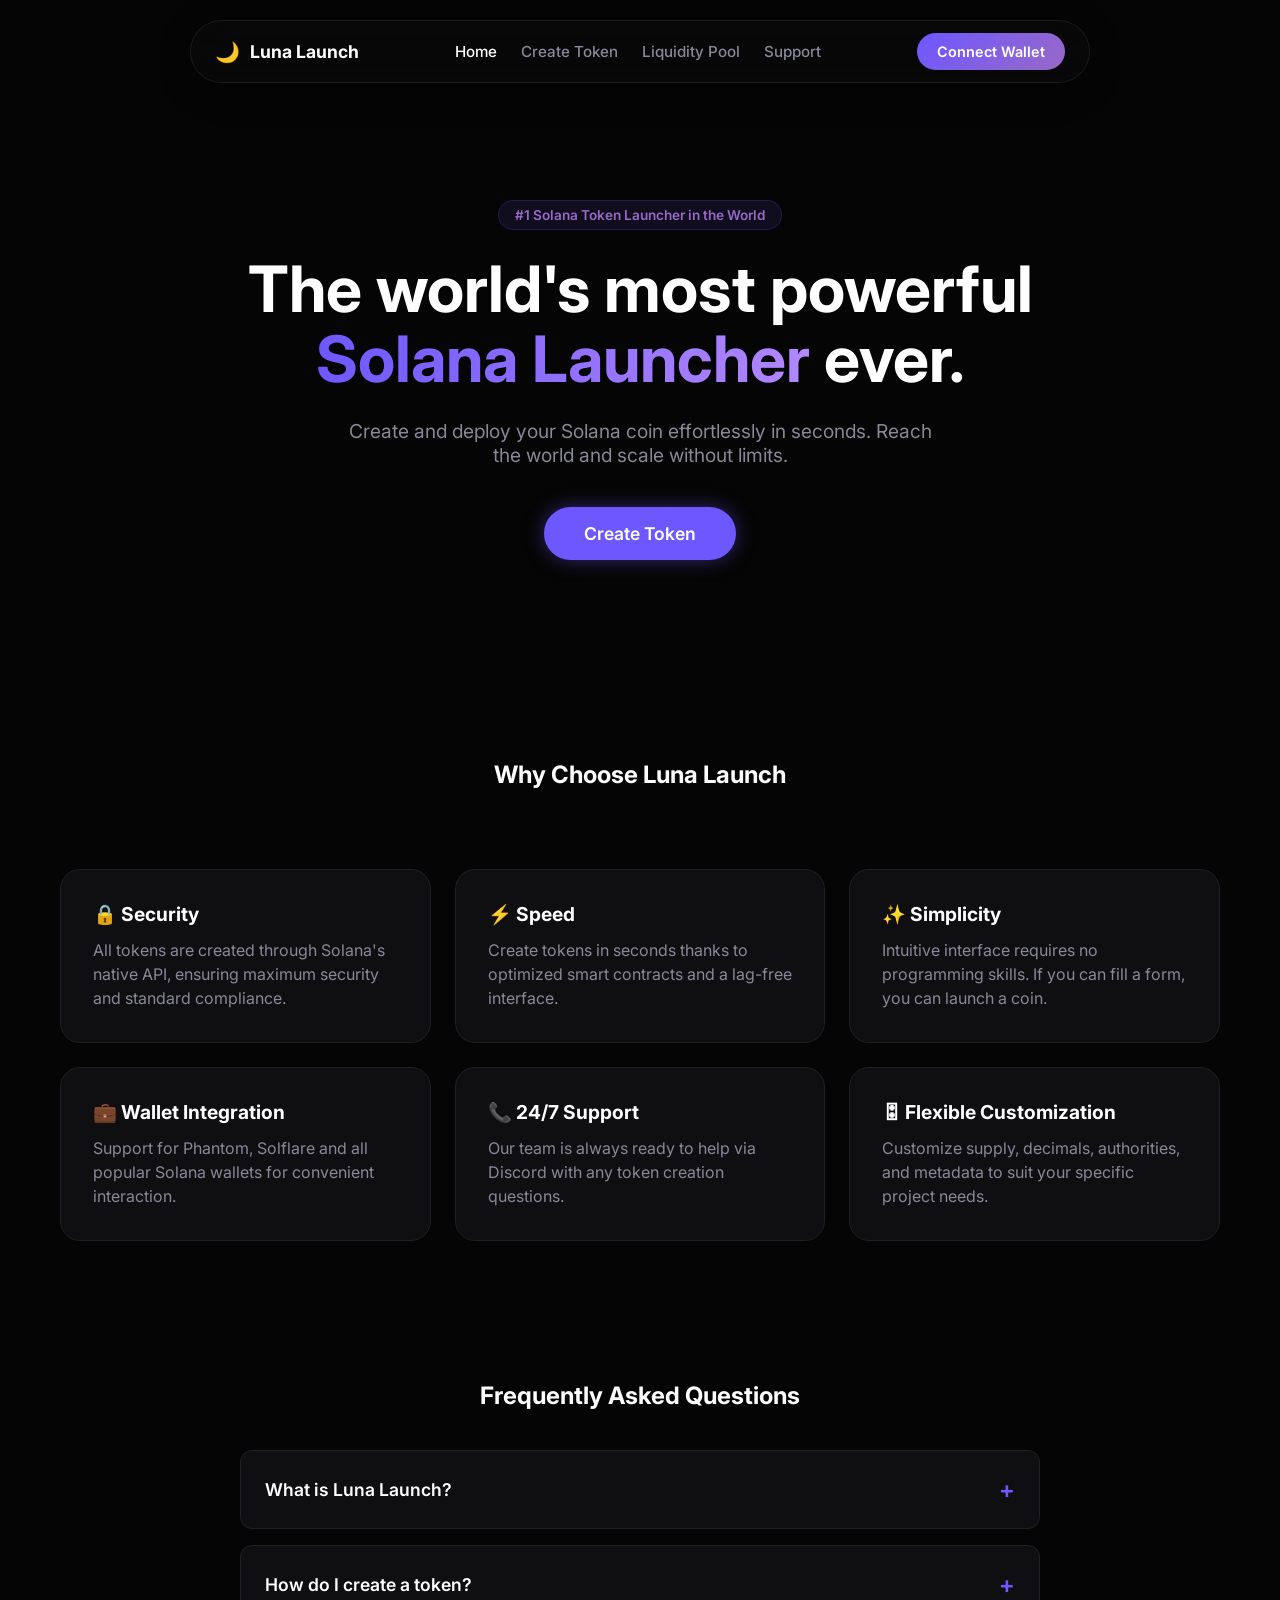
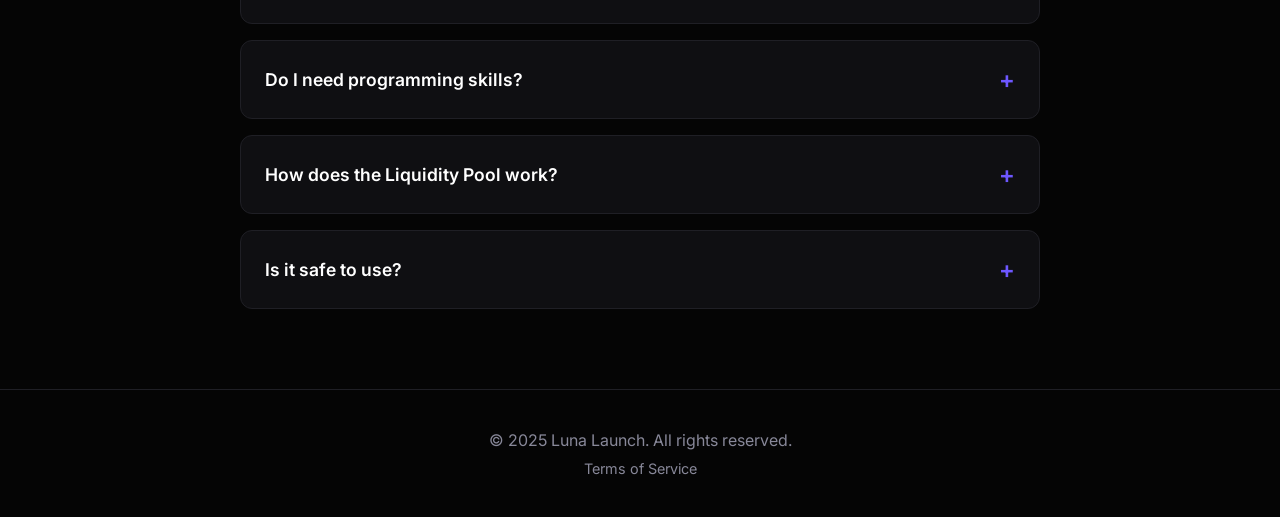
==== index.html @ 7d6309a6 "Add files via upload" ====
<!DOCTYPE html>
<html lang="en">
<head>
    <meta charset="UTF-8">
    <meta name="viewport" content="width=device-width, initial-scale=1.0">
    <title>Luna Launch - Solana Token Launcher</title>
    <link rel="stylesheet" href="style.css">
    <link href="https://fonts.googleapis.com/css2?family=Inter:wght@400;500;600;700&display=swap" rel="stylesheet">
</head>
<body>

    <nav class="navbar">
        <div class="nav-brand">
            <span style="font-size: 20px;">🌙</span> Luna Launch
        </div>
        <div class="nav-links">
            <a href="index.html" class="active">Home</a>
            <a href="create-token.html">Create Token</a>
            <a href="https://raydium.io/swap/?inputMint=sol&outputMint=4k3Dyjzvzp8eMZWUXbBCjEvwSkkk59S5iCNLY3QrkX6R">Liquidity Pool</a>
            <a href="https://discord.com/invite/lunalaunch">Support</a>
        </div>
        <button class="btn-connect" id="walletBtn">Connect Wallet</button>
    </nav>

    <section class="container hero">
        <div class="badge">#1 Solana Token Launcher in the World</div>
        <h1>The world's most powerful<br><span>Solana Launcher</span> ever.</h1>
        <p>Create and deploy your Solana coin effortlessly in seconds. Reach the world and scale without limits.</p>
        <a href="create-token.html" class="btn-large">Create Token</a>
    </section>

    <section class="container">
        <h2 style="text-align: center; margin-bottom: 40px;">Why Choose Luna Launch</h2>
        <div class="features-grid">
            <div class="feature-card">
                <h3>🔒 Security</h3>
                <p>All tokens are created through Solana's native API, ensuring maximum security and standard compliance.</p>
            </div>
            <div class="feature-card">
                <h3>⚡ Speed</h3>
                <p>Create tokens in seconds thanks to optimized smart contracts and a lag-free interface.</p>
            </div>
            <div class="feature-card">
                <h3>✨ Simplicity</h3>
                <p>Intuitive interface requires no programming skills. If you can fill a form, you can launch a coin.</p>
            </div>
            <div class="feature-card">
                <h3>💼 Wallet Integration</h3>
                <p>Support for Phantom, Solflare and all popular Solana wallets for convenient interaction.</p>
            </div>
            <div class="feature-card">
                <h3>📞 24/7 Support</h3>
                <p>Our team is always ready to help via Discord with any token creation questions.</p>
            </div>
            <div class="feature-card">
                <h3>🎛 Flexible Customization</h3>
                <p>Customize supply, decimals, authorities, and metadata to suit your specific project needs.</p>
            </div>
        </div>
    </section>

    <section class="container" style="margin-bottom: 80px;">
        <h2 style="text-align: center; margin-bottom: 40px;">Frequently Asked Questions</h2>
        
        <div class="faq-container">
            <div class="faq-item">
                <button class="faq-question">What is Luna Launch?</button>
                <div class="faq-answer">
                    <p>It's a premium SaaS platform that enables users to launch new tokens on the Solana blockchain without coding. We handle the smart contract security so you can focus on marketing.</p>
                </div>
            </div>

            <div class="faq-item">
                <button class="faq-question">How do I create a token?</button>
                <div class="faq-answer">
                    <p>Simply go to the 'Create Token' page, fill in your token name, symbol, and supply. If you want advanced features like revoking authorities or adding metadata, toggle those options on and click create.</p>
                </div>
            </div>

            <div class="faq-item">
                <button class="faq-question">Do I need programming skills?</button>
                <div class="faq-answer">
                    <p>No. Luna Launch handles all the complex Rust smart contract interactions and SPL Token standards for you.</p>
                </div>
            </div>

            <div class="faq-item">
                <button class="faq-question">How does the Liquidity Pool work?</button>
                <div class="faq-answer">
                    <p>When you enable the Liquidity Pool option, you can deposit SOL alongside your new token. This creates a trading pair on Raydium instantly, allowing people to buy your token the moment it launches.</p>
                </div>
            </div>

            <div class="faq-item">
                <button class="faq-question">Is it safe to use?</button>
                <div class="faq-answer">
                    <p>Yes. We use standard Solana SPL token programs. We do not have access to your private keys. The payment process is transparent, and authority revocation ensures investor safety.</p>
                </div>
            </div>
        </div>
    </section>

    <footer style="text-align: center; padding: 40px; border-top: 1px solid var(--card-border); color: var(--text-muted);">
        <p>&copy; 2025 Luna Launch. All rights reserved.</p>
        <p style="font-size: 0.9rem; margin-top: 10px;">Terms of Service</p>
    </footer>

    <script src="script.js"></script>
</body>
</html>
---- style.css ----
:root {
    --bg-color: #050505;
    --card-bg: #0f0f12;
    --card-border: #1f1f25;
    --primary: #6d57ff;
    --primary-hover: #5642e6;
    --accent: #9969c7;
    --text-main: #ffffff;
    --text-muted: #888899;
    --input-bg: #16161a;
    --success: #00ff9d;
    --warning: #ffcc00;
    --radius-md: 12px;
    --radius-lg: 20px;
    --font-main: 'Inter', sans-serif;
}

* { margin: 0; padding: 0; box-sizing: border-box; font-family: var(--font-main); }

body {
    background-color: var(--bg-color);
    color: var(--text-main);
    min-height: 100vh;
    overflow-x: hidden;
    position: relative;
}

/* --- GLOWING STARS ANIMATION --- */
.bg-stars {
    position: fixed;
    top: 0; left: 0; width: 100%; height: 100%;
    z-index: -1;
    background: radial-gradient(ellipse at bottom, #1B2735 0%, #090a0f 100%);
    overflow: hidden;
}

.star {
    position: absolute;
    bottom: -100px;
    background: white;
    border-radius: 50%;
    box-shadow: 0 0 10px var(--primary), 0 0 20px var(--accent);
    animation: flowUp linear infinite;
}

/* Animation for stars flowing up */
@keyframes flowUp {
    0% { transform: translateY(0) scale(0.5); opacity: 0; }
    10% { opacity: 1; }
    90% { opacity: 1; }
    100% { transform: translateY(-120vh) scale(1); opacity: 0; }
}

/* --- NAVBAR (Scroll Logic) --- */
.navbar {
    position: fixed;
    top: 20px;
    left: 50%;
    transform: translateX(-50%);
    width: 90%;
    max-width: 900px;
    background: rgba(10, 10, 12, 0.6); 
    backdrop-filter: blur(20px); 
    -webkit-backdrop-filter: blur(20px);
    border: 1px solid rgba(255, 255, 255, 0.08);
    box-shadow: 0 8px 32px 0 rgba(0, 0, 0, 0.3);
    border-radius: 100px;
    padding: 12px 24px;
    display: flex;
    justify-content: space-between;
    align-items: center;
    z-index: 1000;
    transition: transform 0.4s ease, top 0.4s ease, background 0.3s;
}

.navbar.hidden { transform: translate(-50%, -200%); }
.navbar:hover { background: rgba(10, 10, 12, 0.85); border-color: rgba(109, 87, 255, 0.3); }

.nav-brand { display: flex; align-items: center; gap: 10px; font-weight: 700; font-size: 1.1rem; }
.nav-links { display: flex; gap: 24px; }
.nav-links a { color: var(--text-muted); font-size: 0.95rem; font-weight: 500; text-decoration: none; transition: 0.3s; }
.nav-links a:hover, .nav-links a.active { color: var(--text-main); }
.btn-connect { background: linear-gradient(135deg, var(--primary), var(--accent)); border: none; padding: 10px 20px; border-radius: 100px; color: white; font-weight: 600; font-size: 0.9rem; cursor: pointer; transition: transform 0.2s; }
.btn-connect:hover { transform: scale(1.02); box-shadow: 0 4px 12px rgba(109, 87, 255, 0.3); }

/* --- LAYOUT --- */
.container { max-width: 1200px; margin: 140px auto 40px; padding: 0 20px; }
.hero { text-align: center; padding: 60px 0; }
.badge { display: inline-block; background: rgba(109, 87, 255, 0.1); color: var(--accent); padding: 6px 16px; border-radius: 100px; font-size: 0.85rem; font-weight: 600; border: 1px solid rgba(109, 87, 255, 0.2); margin-bottom: 24px; }
.hero h1 { font-size: 4rem; line-height: 1.1; margin-bottom: 24px; }
.hero h1 span { background: linear-gradient(to right, var(--primary), #b388ff); -webkit-background-clip: text; background-clip: text; -webkit-text-fill-color: transparent; }
.hero p { color: var(--text-muted); font-size: 1.2rem; max-width: 600px; margin: 0 auto 40px; }
.btn-large { background: var(--primary); padding: 16px 40px; border-radius: 100px; font-size: 1.1rem; font-weight: 600; display: inline-block; color: white; text-decoration: none; box-shadow: 0 0 20px rgba(109, 87, 255, 0.4); transition: 0.3s; }
.btn-large:hover { background: var(--primary-hover); transform: translateY(-2px); }

/* --- FEATURES --- */
.features-grid { display: grid; grid-template-columns: repeat(auto-fit, minmax(300px, 1fr)); gap: 24px; margin-top: 80px; }
.feature-card { background: var(--card-bg); border: 1px solid var(--card-border); padding: 32px; border-radius: var(--radius-lg); transition: transform 0.3s; }
.feature-card:hover { border-color: var(--primary); transform: translateY(-5px); }
.feature-card h3 { margin-bottom: 12px; font-size: 1.2rem; }
.feature-card p { color: var(--text-muted); line-height: 1.5; }

/* --- CREATOR APP --- */
.creator-card { background: var(--card-bg); border: 1px solid var(--card-border); border-radius: var(--radius-lg); max-width: 600px; margin: 0 auto; padding: 40px; box-shadow: 0 20px 40px rgba(0,0,0,0.5); position: relative; z-index: 10; }
.form-group { margin-bottom: 24px; }
.form-group label { display: block; margin-bottom: 8px; color: var(--text-muted); font-size: 0.9rem; font-weight: 500; }
.input-field { width: 100%; background: var(--input-bg); border: 1px solid var(--card-border); padding: 14px 16px; border-radius: var(--radius-md); color: white; font-size: 1rem; outline: none; transition: border-color 0.2s; }
.input-field:focus { border-color: var(--primary); }

/* Logo Upload & Preview Styles */
.file-upload { border: 2px dashed var(--card-border); background: var(--input-bg); border-radius: var(--radius-md); padding: 5px; min-height: 120px; display: flex; flex-direction: column; justify-content: center; align-items: center; cursor: pointer; position: relative; transition: 0.3s; overflow: hidden; }
.file-upload:hover { border-color: var(--primary); }
.file-upload input { position: absolute; width: 100%; height: 100%; top: 0; left: 0; opacity: 0; cursor: pointer; z-index: 2; }
.upload-content { text-align: center; pointer-events: none; transition: opacity 0.3s; }
.upload-icon { font-size: 24px; color: var(--primary); margin-bottom: 10px; display: block; }
.preview-image { max-width: 100%; max-height: 110px; border-radius: 8px; display: none; object-fit: contain; position: relative; z-index: 1; }
/* When file is selected, hide text content */
.file-upload.has-file .upload-content { display: none; }
.file-upload.has-file .preview-image { display: block; }

/* --- TOGGLES --- */
.toggle-row { display: flex; justify-content: space-between; align-items: center; padding: 16px 0; border-bottom: 1px solid var(--card-border); }
.toggle-row:last-child { border-bottom: none; }
.toggle-info h4 { font-size: 1rem; margin-bottom: 4px; }
.toggle-info p { font-size: 0.8rem; color: var(--text-muted); }
.cost-badge { color: var(--accent); font-size: 0.8rem; font-weight: 600; margin-left: 8px; }
.switch { position: relative; display: inline-block; width: 50px; height: 26px; }
.switch input { opacity: 0; width: 0; height: 0; }
.slider { position: absolute; cursor: pointer; top: 0; left: 0; right: 0; bottom: 0; background-color: #2a2a35; transition: .4s; border-radius: 34px; }
.slider:before { position: absolute; content: ""; height: 18px; width: 18px; left: 4px; bottom: 4px; background-color: white; transition: .4s; border-radius: 50%; }
input:checked + .slider { background-color: var(--primary); }
input:checked + .slider:before { transform: translateX(24px); }
.hidden-section { display: none; padding-top: 15px; animation: fadeIn 0.3s ease; }
.hidden-section.active { display: block; }
@keyframes fadeIn { from { opacity: 0; transform: translateY(-5px); } to { opacity: 1; transform: translateY(0); } }

/* --- ACTION AREA --- */
.action-area { margin-top: 30px; padding-top: 20px; border-top: 1px solid var(--card-border); }
.total-cost { display: flex; justify-content: space-between; align-items: center; margin-bottom: 20px; font-size: 1.1rem; font-weight: 600; }
.cost-value { color: var(--primary); font-size: 1.4rem; }
.btn-launch { width: 100%; background: linear-gradient(135deg, var(--primary), var(--accent)); border: none; padding: 16px; border-radius: var(--radius-md); color: white; font-weight: 700; font-size: 1.1rem; cursor: pointer; transition: 0.3s; }
.btn-launch:hover { opacity: 0.9; box-shadow: 0 5px 20px rgba(109, 87, 255, 0.3); }

/* --- FAQ --- */
.faq-container { max-width: 800px; margin: 0 auto 80px; }
.faq-item { background: var(--card-bg); border: 1px solid var(--card-border); border-radius: var(--radius-md); margin-bottom: 16px; overflow: hidden; transition: border-color 0.3s ease; }
.faq-item:hover { border-color: var(--primary); }
.faq-question { padding: 24px; width: 100%; text-align: left; background: none; border: none; color: var(--text-main); font-size: 1.1rem; font-weight: 600; display: flex; justify-content: space-between; align-items: center; cursor: pointer; }
.faq-question::after { content: '+'; font-size: 1.5rem; color: var(--primary); transition: transform 0.3s ease; }
.faq-item.active .faq-question::after { transform: rotate(45deg); color: var(--text-muted); }
.faq-answer { max-height: 0; overflow: hidden; transition: max-height 0.3s ease-out, padding 0.3s ease; background: #121215; }
.faq-item.active .faq-answer { max-height: 200px; padding: 0 24px 24px; }
.faq-answer p { color: var(--text-muted); line-height: 1.6; font-size: 0.95rem; }

/* --- MODAL --- */
.modal-overlay { position: fixed; top: 0; left: 0; width: 100%; height: 100%; background: rgba(0,0,0,0.85); backdrop-filter: blur(8px); display: none; justify-content: center; align-items: center; z-index: 2000; }
.modal { background: #181820; border: 1px solid var(--card-border); padding: 40px; border-radius: 24px; width: 90%; max-width: 450px; text-align: center; box-shadow: 0 0 50px rgba(109, 87, 255, 0.2); }
.modal h2 { margin-bottom: 10px; }
.modal p { color: var(--text-muted); margin-bottom: 24px; }
.sol-amount { font-size: 2.5rem; font-weight: 800; color: var(--primary); margin: 10px 0 20px; }
.wallet-box { background: #000; padding: 15px; border-radius: 12px; border: 1px dashed var(--card-border); font-family: monospace; font-size: 0.9rem; word-break: break-all; margin-bottom: 20px; color: #ccc; user-select: all; }
.modal-actions { display: flex; flex-direction: column; gap: 10px; margin-bottom: 10px; }
.btn-copy { background: #2a2a35; color: white; border: none; padding: 12px; border-radius: 8px; cursor: pointer; font-weight: 600; width: 100%; transition: background 0.2s; }
.btn-copy:hover { background: #3a3a45; }
.btn-check { background: var(--primary); color: white; border: none; padding: 12px; border-radius: 8px; cursor: pointer; font-weight: 600; width: 100%; transition: 0.2s; }
.btn-check:hover { background: var(--primary-hover); }
#statusText { margin-top: 15px; font-size: 0.85rem; font-weight: 500; min-height: 1.2em; color: var(--warning); transition: 0.3s; }
.close-modal { margin-top: 15px; background: transparent; border: none; color: var(--text-muted); cursor: pointer; font-size: 0.9rem; }

@media (max-width: 768px) {
    .navbar { width: 95%; padding: 10px 16px; }
    .nav-links { display: none; }
    .hero h1 { font-size: 2.5rem; }
    .features-grid { grid-template-columns: 1fr; }
    .creator-card { padding: 24px; }
}
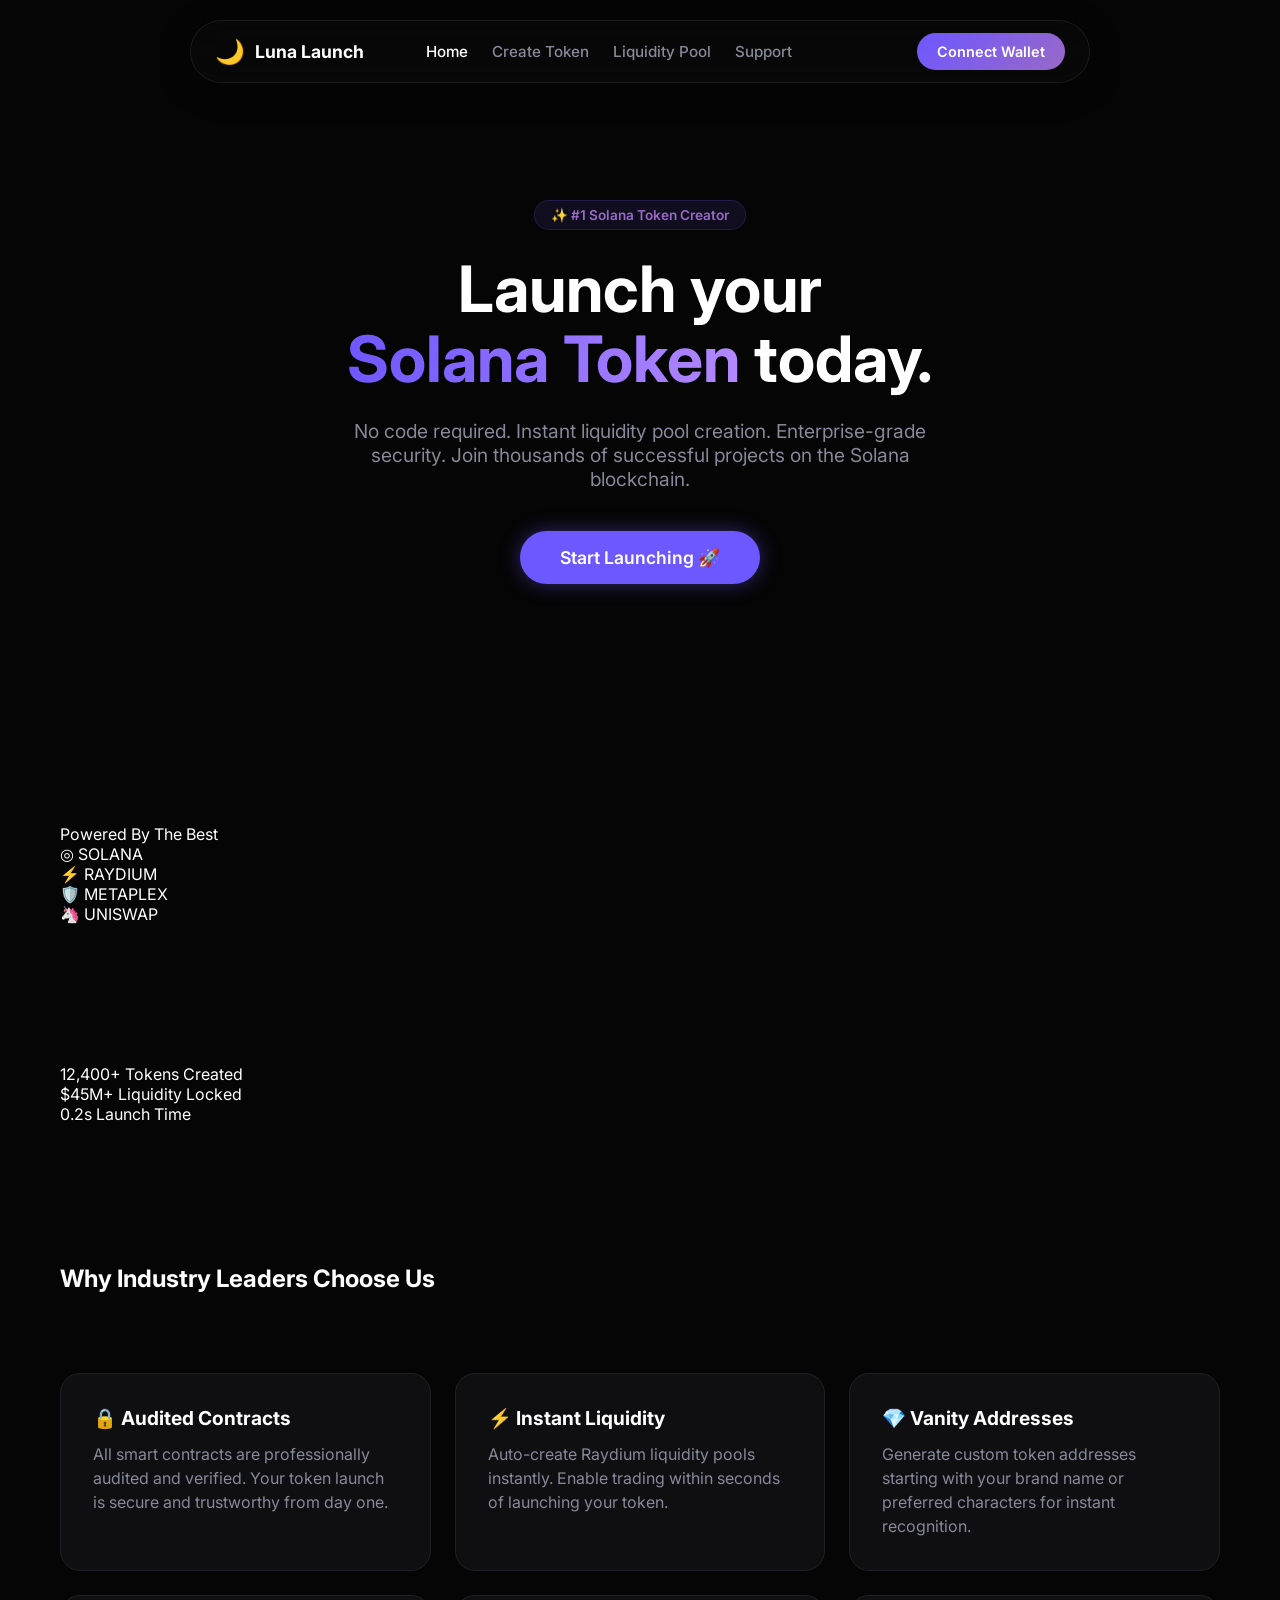
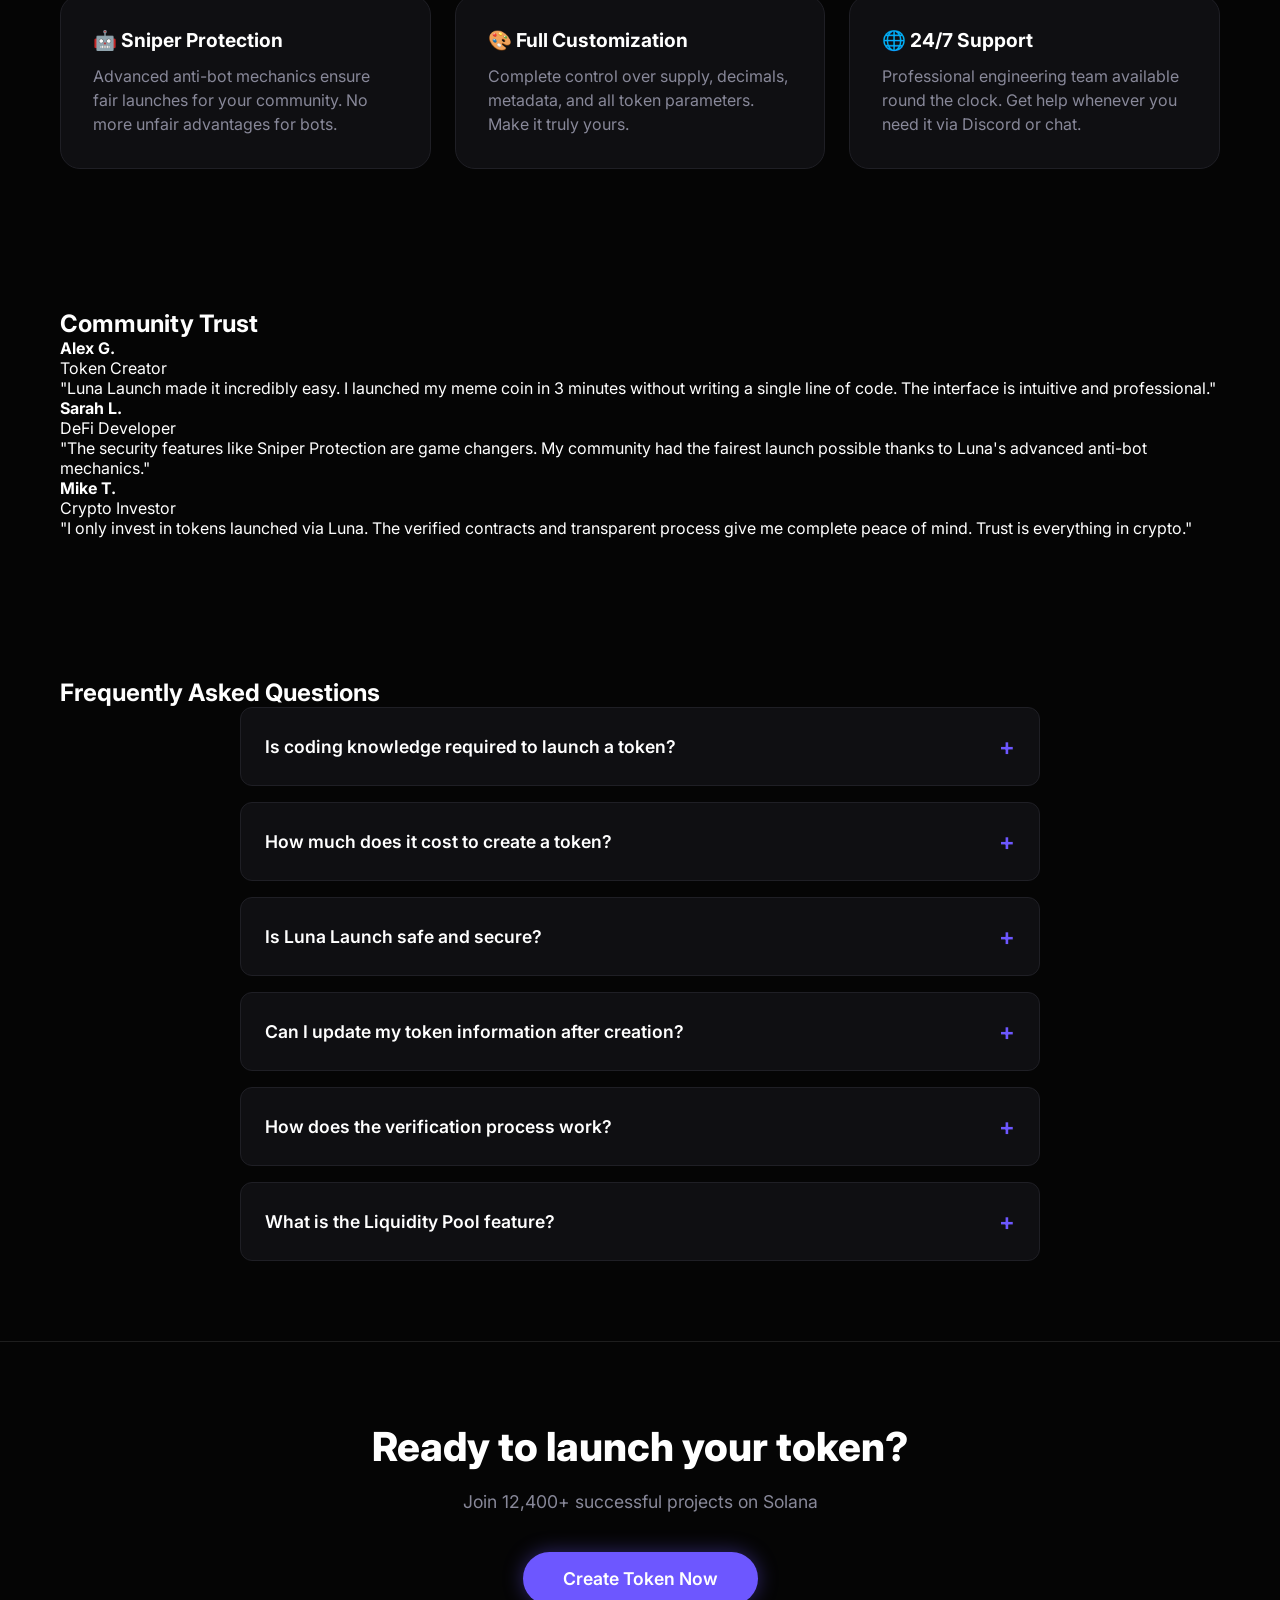
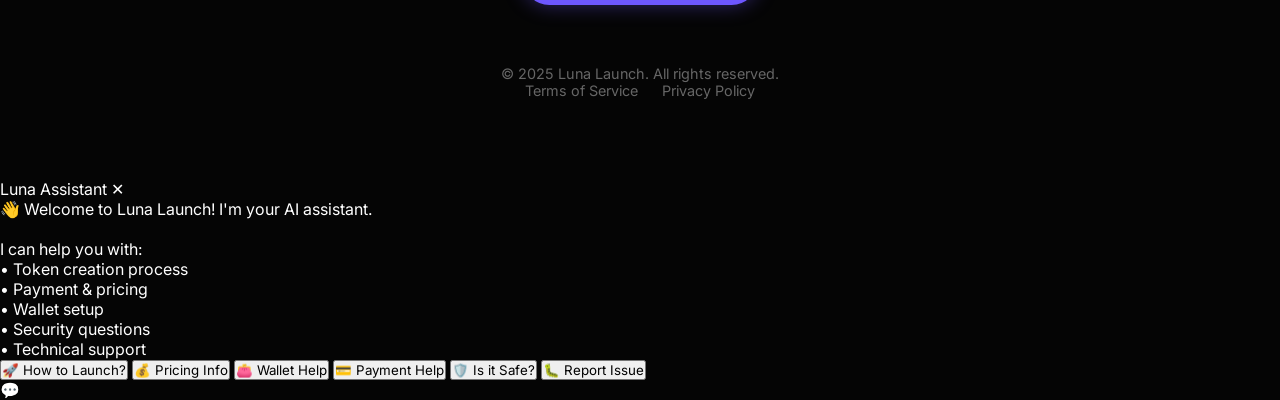
==== commit 56748e3b: "Update index.html" ====
--- a/index.html
+++ b/index.html
@@ -3,108 +3,244 @@
 <head>
     <meta charset="UTF-8">
     <meta name="viewport" content="width=device-width, initial-scale=1.0">
-    <title>Luna Launch - Solana Token Launcher</title>
+    <meta name="description" content="Luna Launch - The #1 professional Solana token launcher. Create your SPL token in minutes with no coding required. Trusted by 12,400+ projects.">
+    <meta name="keywords" content="Solana, token creator, SPL token, cryptocurrency, blockchain, DeFi">
+    <title>Luna Launch - #1 Solana Token Launcher | Create SPL Tokens in Minutes</title>
     <link rel="stylesheet" href="style.css">
-    <link href="https://fonts.googleapis.com/css2?family=Inter:wght@400;500;600;700&display=swap" rel="stylesheet">
+    <link href="https://fonts.googleapis.com/css2?family=Inter:wght@400;500;600;700;800;900&display=swap" rel="stylesheet">
+    
+    <!-- Open Graph Meta Tags -->
+    <meta property="og:title" content="Luna Launch - Professional Solana Token Launcher">
+    <meta property="og:description" content="Launch your Solana token in minutes. No code required. Enterprise-grade security.">
+    <meta property="og:type" content="website">
+    
+    <!-- Favicon -->
+    <link rel="icon" href="data:image/svg+xml,<svg xmlns='http://www.w3.org/2000/svg' viewBox='0 0 100 100'><text y='.9em' font-size='90'>🌙</text></svg>">
 </head>
 <body>
 
-    <nav class="navbar">
+    <!-- Animated Background -->
+    <div class="bg-universe">
+        <div class="nebula n1"></div>
+        <div class="nebula n2"></div>
+        <div id="starContainer"></div>
+    </div>
+
+    <!-- Navigation Bar with Mobile Support -->
+    <nav class="navbar" id="navbar">
         <div class="nav-brand">
-            <span style="font-size: 20px;">🌙</span> Luna Launch
-        </div>
+            <span style="font-size: 24px;">🌙</span> Luna Launch
+        </div>
+        
         <div class="nav-links">
             <a href="index.html" class="active">Home</a>
             <a href="create-token.html">Create Token</a>
-            <a href="https://raydium.io/swap/?inputMint=sol&outputMint=4k3Dyjzvzp8eMZWUXbBCjEvwSkkk59S5iCNLY3QrkX6R">Liquidity Pool</a>
-            <a href="https://discord.com/invite/lunalaunch">Support</a>
-        </div>
+            <a href="https://raydium.io/swap" target="_blank" rel="noopener">Liquidity Pool</a>
+            <a href="https://discord.com/invite/lunalaunch" target="_blank" rel="noopener">Support</a>
+        </div>
+        
+        <!-- Mobile Menu Toggle -->
+        <div class="mobile-menu-toggle">
+            <span></span>
+            <span></span>
+            <span></span>
+        </div>
+        
         <button class="btn-connect" id="walletBtn">Connect Wallet</button>
     </nav>
 
-    <section class="container hero">
-        <div class="badge">#1 Solana Token Launcher in the World</div>
-        <h1>The world's most powerful<br><span>Solana Launcher</span> ever.</h1>
-        <p>Create and deploy your Solana coin effortlessly in seconds. Reach the world and scale without limits.</p>
-        <a href="create-token.html" class="btn-large">Create Token</a>
-    </section>
-
-    <section class="container">
-        <h2 style="text-align: center; margin-bottom: 40px;">Why Choose Luna Launch</h2>
+    <!-- Hero Section -->
+    <section class="hero">
+        <div class="container">
+            <div class="badge">✨ #1 Solana Token Creator</div>
+            <h1>Launch your<br><span>Solana Token</span> today.</h1>
+            <p>No code required. Instant liquidity pool creation. Enterprise-grade security. Join thousands of successful projects on the Solana blockchain.</p>
+            <a href="create-token.html" class="btn-large">Start Launching 🚀</a>
+        </div>
+    </section>
+
+    <!-- Trusted By Section -->
+    <section class="trusted-by container">
+        <div class="trusted-title">Powered By The Best</div>
+        <div class="logos-grid">
+            <div class="logo-item">◎ SOLANA</div>
+            <div class="logo-item">⚡ RAYDIUM</div>
+            <div class="logo-item">🛡️ METAPLEX</div>
+            <div class="logo-item">🦄 UNISWAP</div>
+        </div>
+    </section>
+
+    <!-- Statistics Section -->
+    <section class="container">
+        <div class="stats-row">
+            <div class="stat-box">
+                <span class="stat-num">12,400+</span>
+                <span class="stat-label">Tokens Created</span>
+            </div>
+            <div class="stat-box">
+                <span class="stat-num">$45M+</span>
+                <span class="stat-label">Liquidity Locked</span>
+            </div>
+            <div class="stat-box">
+                <span class="stat-num">0.2s</span>
+                <span class="stat-label">Launch Time</span>
+            </div>
+        </div>
+    </section>
+
+    <!-- Features Section -->
+    <section class="container">
+        <h2 class="section-title">Why Industry Leaders Choose Us</h2>
         <div class="features-grid">
             <div class="feature-card">
-                <h3>🔒 Security</h3>
-                <p>All tokens are created through Solana's native API, ensuring maximum security and standard compliance.</p>
-            </div>
-            <div class="feature-card">
-                <h3>⚡ Speed</h3>
-                <p>Create tokens in seconds thanks to optimized smart contracts and a lag-free interface.</p>
-            </div>
-            <div class="feature-card">
-                <h3>✨ Simplicity</h3>
-                <p>Intuitive interface requires no programming skills. If you can fill a form, you can launch a coin.</p>
-            </div>
-            <div class="feature-card">
-                <h3>💼 Wallet Integration</h3>
-                <p>Support for Phantom, Solflare and all popular Solana wallets for convenient interaction.</p>
-            </div>
-            <div class="feature-card">
-                <h3>📞 24/7 Support</h3>
-                <p>Our team is always ready to help via Discord with any token creation questions.</p>
-            </div>
-            <div class="feature-card">
-                <h3>🎛 Flexible Customization</h3>
-                <p>Customize supply, decimals, authorities, and metadata to suit your specific project needs.</p>
-            </div>
-        </div>
-    </section>
-
-    <section class="container" style="margin-bottom: 80px;">
-        <h2 style="text-align: center; margin-bottom: 40px;">Frequently Asked Questions</h2>
-        
+                <h3>🔒 Audited Contracts</h3>
+                <p>All smart contracts are professionally audited and verified. Your token launch is secure and trustworthy from day one.</p>
+            </div>
+            <div class="feature-card">
+                <h3>⚡ Instant Liquidity</h3>
+                <p>Auto-create Raydium liquidity pools instantly. Enable trading within seconds of launching your token.</p>
+            </div>
+            <div class="feature-card">
+                <h3>💎 Vanity Addresses</h3>
+                <p>Generate custom token addresses starting with your brand name or preferred characters for instant recognition.</p>
+            </div>
+            <div class="feature-card">
+                <h3>🤖 Sniper Protection</h3>
+                <p>Advanced anti-bot mechanics ensure fair launches for your community. No more unfair advantages for bots.</p>
+            </div>
+            <div class="feature-card">
+                <h3>🎨 Full Customization</h3>
+                <p>Complete control over supply, decimals, metadata, and all token parameters. Make it truly yours.</p>
+            </div>
+            <div class="feature-card">
+                <h3>🌐 24/7 Support</h3>
+                <p>Professional engineering team available round the clock. Get help whenever you need it via Discord or chat.</p>
+            </div>
+        </div>
+    </section>
+
+    <!-- Testimonials Section -->
+    <section class="container">
+        <h2 class="section-title">Community Trust</h2>
+        <div class="testimonials-grid">
+            <div class="testimonial-card">
+                <div class="user-profile">
+                    <div class="user-avatar" style="background: linear-gradient(135deg, #6d57ff, #9d7fff);"></div>
+                    <div class="user-info">
+                        <h4>Alex G.</h4>
+                        <span>Token Creator</span>
+                    </div>
+                </div>
+                <p class="quote">"Luna Launch made it incredibly easy. I launched my meme coin in 3 minutes without writing a single line of code. The interface is intuitive and professional."</p>
+            </div>
+            <div class="testimonial-card">
+                <div class="user-profile">
+                    <div class="user-avatar" style="background: linear-gradient(135deg, #d946ef, #f97fff);"></div>
+                    <div class="user-info">
+                        <h4>Sarah L.</h4>
+                        <span>DeFi Developer</span>
+                    </div>
+                </div>
+                <p class="quote">"The security features like Sniper Protection are game changers. My community had the fairest launch possible thanks to Luna's advanced anti-bot mechanics."</p>
+            </div>
+            <div class="testimonial-card">
+                <div class="user-profile">
+                    <div class="user-avatar" style="background: linear-gradient(135deg, #00ff9d, #00cc7d);"></div>
+                    <div class="user-info">
+                        <h4>Mike T.</h4>
+                        <span>Crypto Investor</span>
+                    </div>
+                </div>
+                <p class="quote">"I only invest in tokens launched via Luna. The verified contracts and transparent process give me complete peace of mind. Trust is everything in crypto."</p>
+            </div>
+        </div>
+    </section>
+
+    <!-- FAQ Section -->
+    <section class="container">
+        <h2 class="section-title">Frequently Asked Questions</h2>
         <div class="faq-container">
             <div class="faq-item">
-                <button class="faq-question">What is Luna Launch?</button>
-                <div class="faq-answer">
-                    <p>It's a premium SaaS platform that enables users to launch new tokens on the Solana blockchain without coding. We handle the smart contract security so you can focus on marketing.</p>
-                </div>
-            </div>
-
-            <div class="faq-item">
-                <button class="faq-question">How do I create a token?</button>
-                <div class="faq-answer">
-                    <p>Simply go to the 'Create Token' page, fill in your token name, symbol, and supply. If you want advanced features like revoking authorities or adding metadata, toggle those options on and click create.</p>
-                </div>
-            </div>
-
-            <div class="faq-item">
-                <button class="faq-question">Do I need programming skills?</button>
-                <div class="faq-answer">
-                    <p>No. Luna Launch handles all the complex Rust smart contract interactions and SPL Token standards for you.</p>
-                </div>
-            </div>
-
-            <div class="faq-item">
-                <button class="faq-question">How does the Liquidity Pool work?</button>
-                <div class="faq-answer">
-                    <p>When you enable the Liquidity Pool option, you can deposit SOL alongside your new token. This creates a trading pair on Raydium instantly, allowing people to buy your token the moment it launches.</p>
-                </div>
-            </div>
-
-            <div class="faq-item">
-                <button class="faq-question">Is it safe to use?</button>
-                <div class="faq-answer">
-                    <p>Yes. We use standard Solana SPL token programs. We do not have access to your private keys. The payment process is transparent, and authority revocation ensures investor safety.</p>
-                </div>
-            </div>
-        </div>
-    </section>
-
-    <footer style="text-align: center; padding: 40px; border-top: 1px solid var(--card-border); color: var(--text-muted);">
-        <p>&copy; 2025 Luna Launch. All rights reserved.</p>
-        <p style="font-size: 0.9rem; margin-top: 10px;">Terms of Service</p>
+                <button class="faq-question">Is coding knowledge required to launch a token?</button>
+                <div class="faq-answer">
+                    <p>No coding knowledge is required whatsoever. Luna Launch handles all the technical complexity for you. Simply fill out a form with your token details, and our platform creates the smart contract, deploys it to the Solana blockchain, and mints your tokens automatically. It's designed for non-technical users.</p>
+                </div>
+            </div>
+            <div class="faq-item">
+                <button class="faq-question">How much does it cost to create a token?</button>
+                <div class="faq-answer">
+                    <p>The base fee is only 0.2 SOL, which includes token creation and basic features. Optional upgrades like revoking authorities (+0.1 SOL each), premium features like Fast-Track listing (+0.5 SOL), and Anti-Rug Certificate (+0.8 SOL) are available. Most users spend between 0.2 to 1.0 SOL total. There are no hidden fees.</p>
+                </div>
+            </div>
+            <div class="faq-item">
+                <button class="faq-question">Is Luna Launch safe and secure?</button>
+                <div class="faq-answer">
+                    <p>Yes, absolutely. All our smart contracts are professionally audited and open-source. We never have access to your private keys or wallet. All operations happen transparently on-chain. Over 12,400 tokens have been successfully launched with $45M+ in liquidity locked. We use industry-standard security practices and regular third-party audits.</p>
+                </div>
+            </div>
+            <div class="faq-item">
+                <button class="faq-question">Can I update my token information after creation?</button>
+                <div class="faq-answer">
+                    <p>Yes, unless you revoke Update Authority. By default, you can update your token's metadata (name, symbol, logo, description) at any time. However, if you enable "Revoke Update" for enhanced security and immutability, metadata becomes permanently locked. This is often preferred by serious projects to build trust with investors.</p>
+                </div>
+            </div>
+            <div class="faq-item">
+                <button class="faq-question">How does the verification process work?</button>
+                <div class="faq-answer">
+                    <p>Tokens created through Luna Launch are automatically verified on Solscan and other major explorers. The verification includes your metadata, logo, and all relevant information. This happens within minutes of creation. Verified tokens show a blue checkmark on explorers, increasing trust and legitimacy with potential investors.</p>
+                </div>
+            </div>
+            <div class="faq-item">
+                <button class="faq-question">What is the Liquidity Pool feature?</button>
+                <div class="faq-answer">
+                    <p>The Liquidity Pool feature allows you to instantly create a trading pair on Raydium DEX. You provide SOL and your tokens, and we automatically create the pool and enable trading. This is FREE to create (you just provide the assets). It's the fastest way to make your token tradeable immediately after launch.</p>
+                </div>
+            </div>
+        </div>
+    </section>
+
+    <!-- Footer / CTA Section -->
+    <footer style="border-top: 1px solid rgba(255,255,255,0.1); padding: 80px 0; text-align: center; color: var(--text-muted);">
+        <h2 style="color: white; margin-bottom: 20px; font-size: 2.5rem; font-weight: 800;">Ready to launch your token?</h2>
+        <p style="color: var(--text-muted); margin-bottom: 40px; font-size: 1.1rem;">Join 12,400+ successful projects on Solana</p>
+        <a href="create-token.html" class="btn-large">Create Token Now</a>
+        <div style="margin-top: 60px; font-size: 0.9rem; color: #666;">
+            &copy; 2025 Luna Launch. All rights reserved. <br>
+            <a href="#" style="color: #666; margin-right: 20px; text-decoration: none;">Terms of Service</a>
+            <a href="#" style="color: #666; text-decoration: none;">Privacy Policy</a>
+        </div>
     </footer>
+
+    <!-- Professional Chatbot -->
+    <div class="chatbot-container">
+        <div class="chat-window" id="chatWindow">
+            <div class="chat-header">
+                <span>Luna Assistant</span> 
+                <span style="cursor:pointer;" id="closeChat">✕</span>
+            </div>
+            <div class="chat-body" id="chatBody">
+                <div class="chat-msg msg-bot">
+                    👋 Welcome to Luna Launch! I'm your AI assistant.<br><br>
+                    I can help you with:<br>
+                    • Token creation process<br>
+                    • Payment & pricing<br>
+                    • Wallet setup<br>
+                    • Security questions<br>
+                    • Technical support
+                </div>
+                <div class="chat-options">
+                    <button class="chat-opt-btn" onclick="handleChatOption('launch')">🚀 How to Launch?</button>
+                    <button class="chat-opt-btn" onclick="handleChatOption('cost')">💰 Pricing Info</button>
+                    <button class="chat-opt-btn" onclick="handleChatOption('wallet')">👛 Wallet Help</button>
+                    <button class="chat-opt-btn" onclick="handleChatOption('payment')">💳 Payment Help</button>
+                    <button class="chat-opt-btn" onclick="handleChatOption('security')">🛡️ Is it Safe?</button>
+                    <button class="chat-opt-btn" onclick="handleChatOption('glitch')">🐛 Report Issue</button>
+                </div>
+            </div>
+        </div>
+        <div class="chatbot-btn" id="toggleChat">💬</div>
+    </div>
 
     <script src="script.js"></script>
 </body>
-</html>+</html>
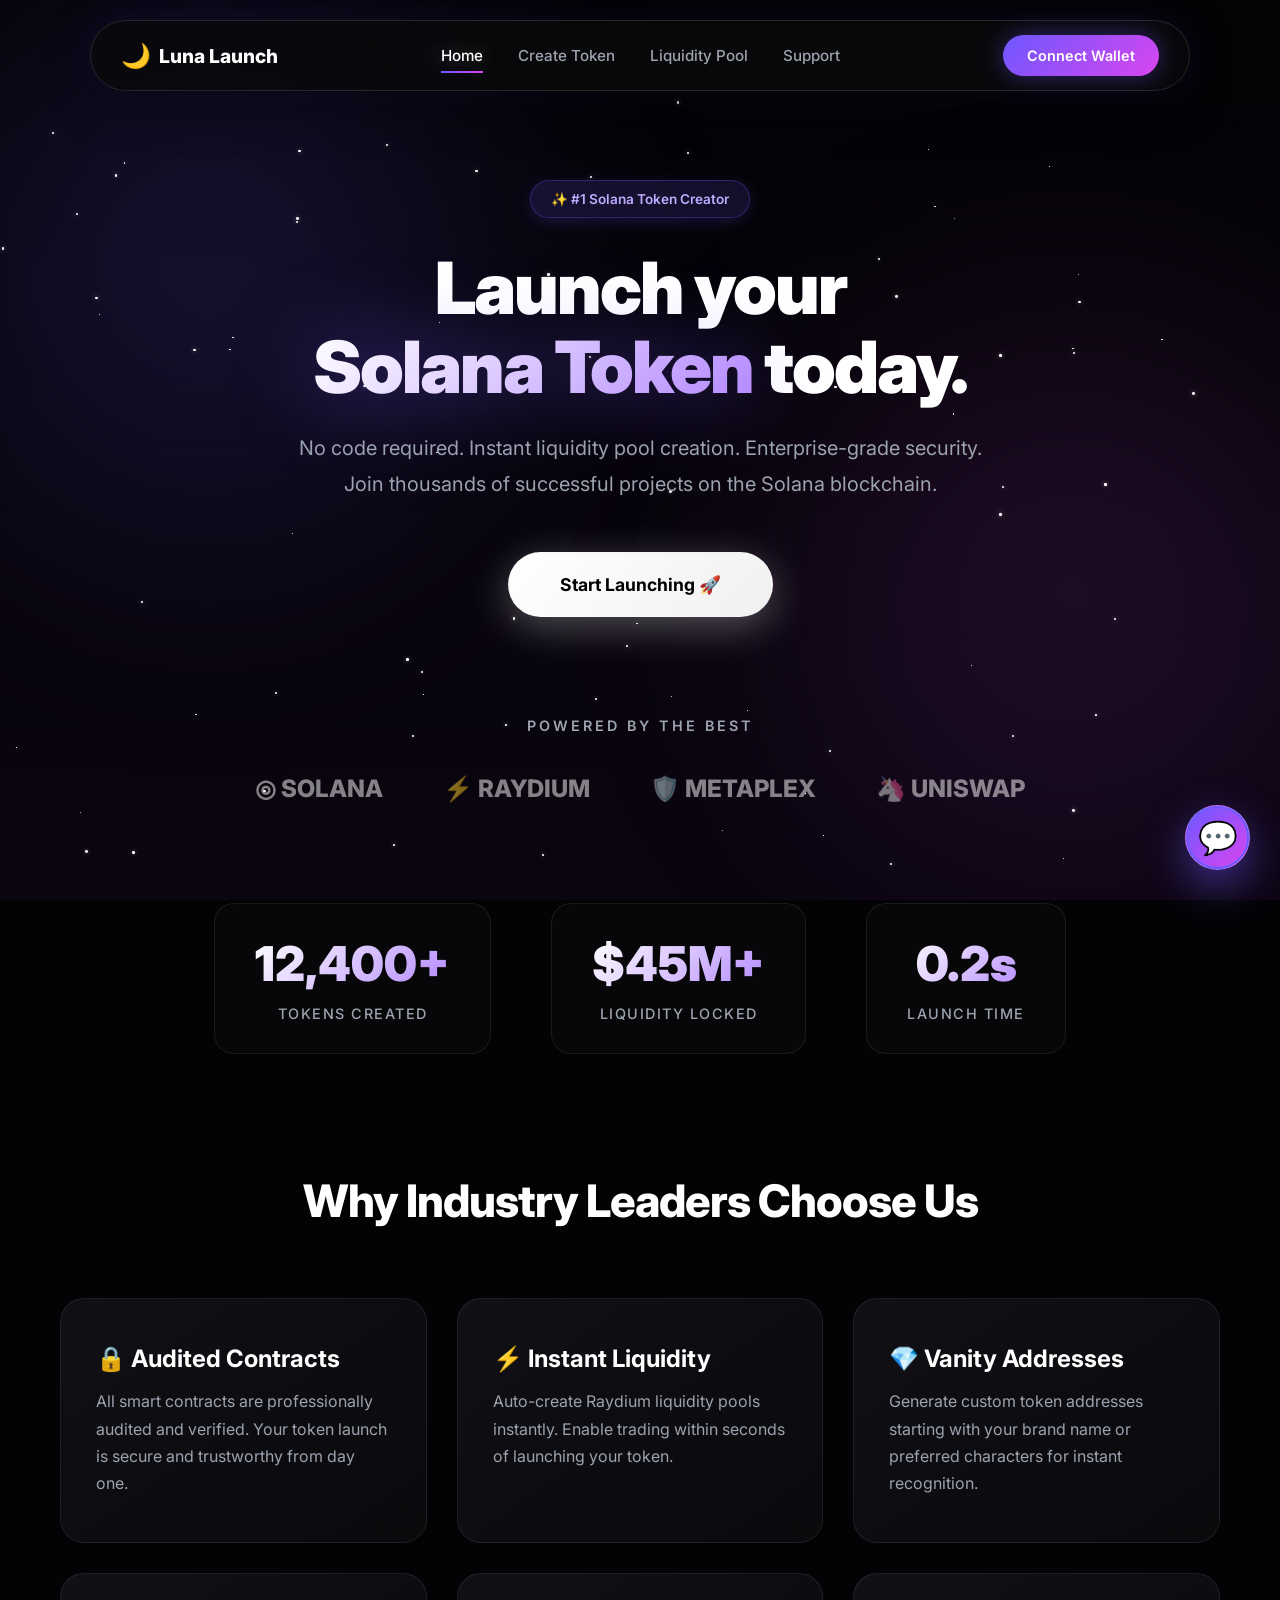
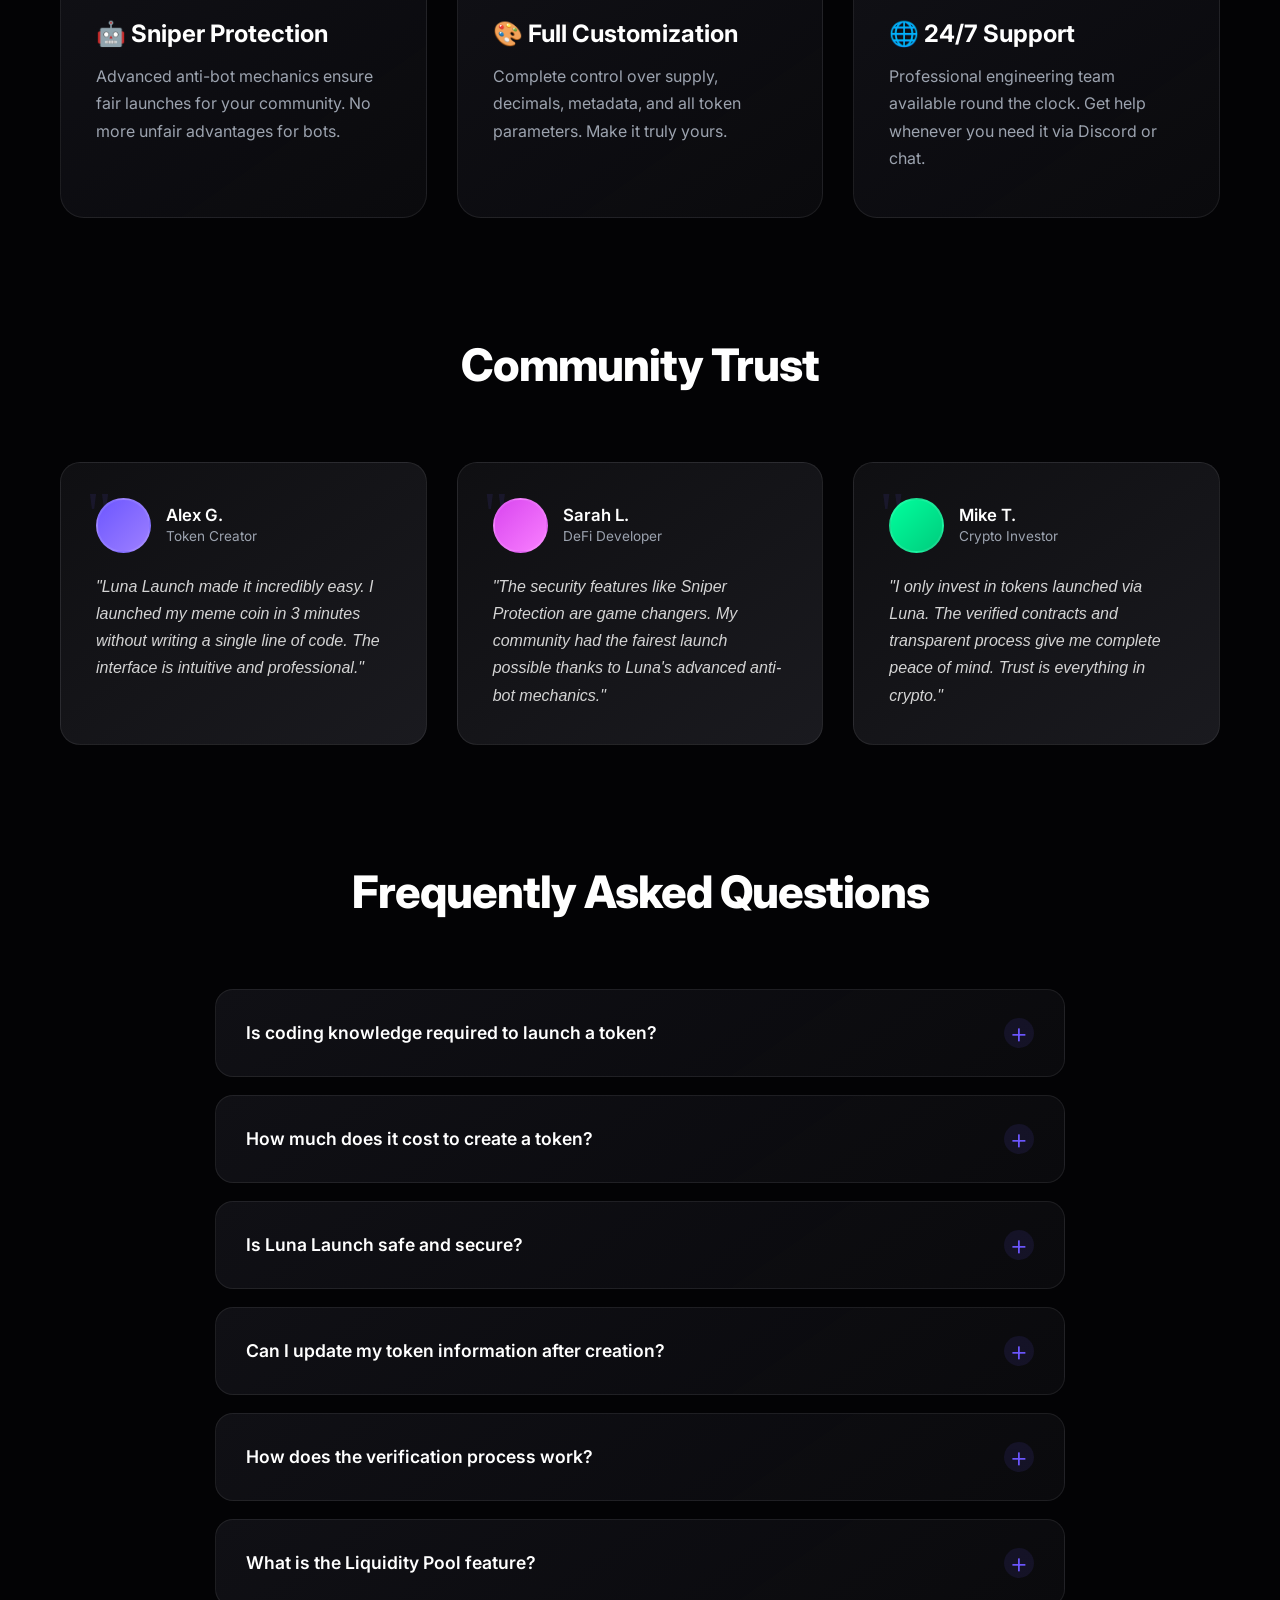
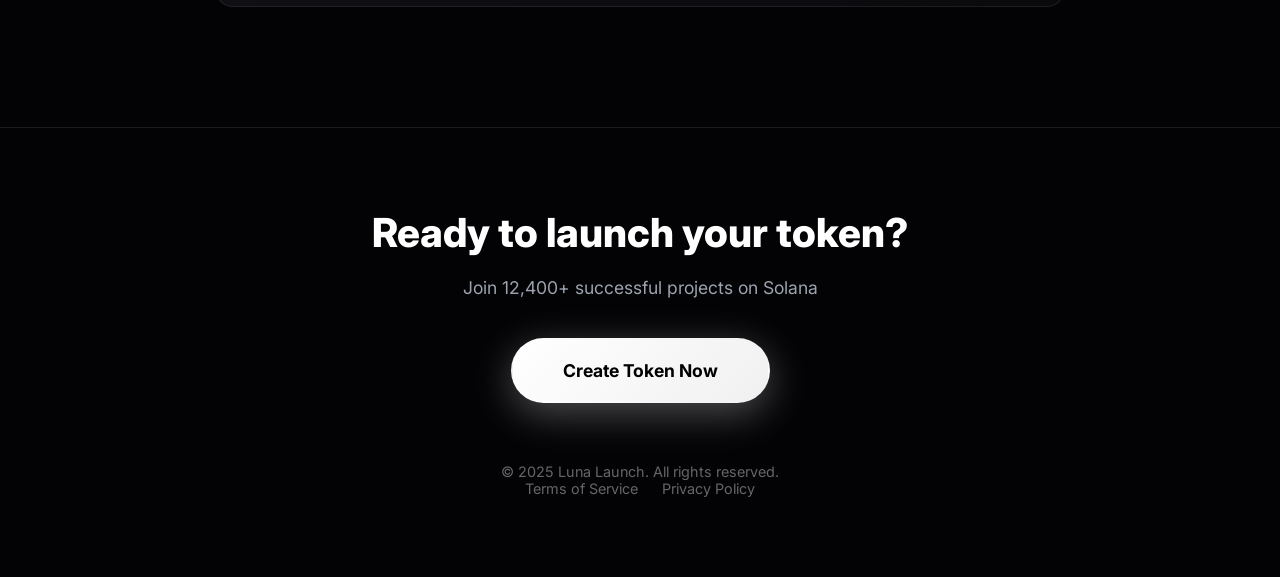
==== commit 1b780bf9: "Fix HTML encoding issues and add favicon" ====
--- a/index.html
+++ b/index.html
@@ -16,6 +16,7 @@
     
     <!-- Favicon -->
     <link rel="icon" href="data:image/svg+xml,<svg xmlns='http://www.w3.org/2000/svg' viewBox='0 0 100 100'><text y='.9em' font-size='90'>🌙</text></svg>">
+    <link rel="icon" type="image/svg" href="favicon.svg">
 </head>
 <body>
 
@@ -244,3 +245,4 @@
     <script src="script.js"></script>
 </body>
 </html>
+
--- a/style.css
+++ b/style.css
@@ -1,21 +1,28 @@
 :root {
-    --bg-color: #050505;
-    --card-bg: #0f0f12;
-    --card-border: #1f1f25;
+    --bg-color: #030305;
+    --card-bg: rgba(20, 20, 25, 0.6);
+    --card-border: rgba(255, 255, 255, 0.08);
     --primary: #6d57ff;
-    --primary-hover: #5642e6;
-    --accent: #9969c7;
+    --primary-glow: rgba(109, 87, 255, 0.5);
+    --accent: #d946ef;
+    --gold: #ffd700;
+    --gold-glow: rgba(255, 215, 0, 0.3);
     --text-main: #ffffff;
-    --text-muted: #888899;
-    --input-bg: #16161a;
+    --text-muted: #9ca3af;
+    --input-bg: #0a0a0c;
     --success: #00ff9d;
     --warning: #ffcc00;
-    --radius-md: 12px;
-    --radius-lg: 20px;
+    --danger: #ff4444;
     --font-main: 'Inter', sans-serif;
 }
 
-* { margin: 0; padding: 0; box-sizing: border-box; font-family: var(--font-main); }
+* { 
+    margin: 0; 
+    padding: 0; 
+    box-sizing: border-box; 
+    font-family: var(--font-main); 
+    scroll-behavior: smooth; 
+}
 
 body {
     background-color: var(--bg-color);
@@ -25,152 +32,1612 @@
     position: relative;
 }
 
-/* --- GLOWING STARS ANIMATION --- */
-.bg-stars {
-    position: fixed;
-    top: 0; left: 0; width: 100%; height: 100%;
-    z-index: -1;
-    background: radial-gradient(ellipse at bottom, #1B2735 0%, #090a0f 100%);
+/* ========================================
+   BACKGROUND - Enhanced Nebula Effects
+======================================== */
+.bg-universe { 
+    position: fixed; 
+    top: 0; 
+    left: 0; 
+    width: 100%; 
+    height: 100%; 
+    z-index: -1; 
+    background: linear-gradient(180deg, #030305 0%, #0a0510 100%);
+    overflow: hidden; 
+}
+
+.nebula { 
+    position: absolute; 
+    width: 800px; 
+    height: 800px; 
+    background: radial-gradient(circle, rgba(109,87,255,0.2) 0%, rgba(0,0,0,0) 70%); 
+    filter: blur(100px); 
+    animation: floatNebula 25s infinite alternate ease-in-out; 
+}
+
+.n1 { 
+    top: -15%; 
+    left: -15%; 
+    animation-delay: 0s;
+}
+
+.n2 { 
+    bottom: -10%; 
+    right: -15%; 
+    background: radial-gradient(circle, rgba(217, 70, 239, 0.15) 0%, rgba(0,0,0,0) 70%); 
+    animation-delay: 5s;
+}
+
+.star { 
+    position: absolute; 
+    background: white; 
+    border-radius: 50%; 
+    box-shadow: 0 0 4px rgba(255,255,255,0.5);
+    animation: twinkle 5s infinite ease-in-out; 
+}
+
+@keyframes floatNebula { 
+    0% { transform: translate(0, 0) scale(1); } 
+    50% { transform: translate(40px, -30px) scale(1.1); }
+    100% { transform: translate(80px, 60px) scale(1); } 
+}
+
+@keyframes twinkle { 
+    0%, 100% { opacity: 0.2; transform: scale(0.8); } 
+    50% { opacity: 1; transform: scale(1.3); } 
+}
+
+/* ========================================
+   NAVBAR - Mobile Responsive
+======================================== */
+.navbar {
+    position: fixed; 
+    top: 20px; 
+    left: 50%; 
+    transform: translateX(-50%); 
+    width: 90%; 
+    max-width: 1100px;
+    background: rgba(10, 10, 12, 0.85); 
+    backdrop-filter: blur(25px); 
+    -webkit-backdrop-filter: blur(25px);
+    border: 1px solid rgba(255, 255, 255, 0.12); 
+    box-shadow: 0 15px 50px -10px rgba(0,0,0,0.6), 0 0 40px rgba(109,87,255,0.1); 
+    border-radius: 100px;
+    padding: 14px 30px; 
+    display: flex; 
+    justify-content: space-between; 
+    align-items: center; 
+    z-index: 1000;
+    transition: transform 0.4s cubic-bezier(0.4, 0, 0.2, 1), background 0.3s;
+}
+
+.navbar.hidden { 
+    transform: translate(-50%, -200%); 
+}
+
+.nav-brand { 
+    font-weight: 800; 
+    font-size: 1.2rem; 
+    display: flex; 
+    align-items: center; 
+    gap: 8px;
+    cursor: pointer;
+    transition: transform 0.3s;
+}
+
+.nav-brand:hover {
+    transform: scale(1.05);
+}
+
+.nav-links { 
+    display: flex; 
+    gap: 35px; 
+}
+
+.nav-links a { 
+    color: var(--text-muted); 
+    font-size: 0.95rem; 
+    font-weight: 500; 
+    text-decoration: none; 
+    transition: all 0.3s ease;
+    position: relative;
+    padding: 8px 0;
+}
+
+.nav-links a::after {
+    content: '';
+    position: absolute;
+    bottom: 0;
+    left: 0;
+    width: 0;
+    height: 2px;
+    background: linear-gradient(to right, var(--primary), var(--accent));
+    transition: width 0.3s ease;
+}
+
+.nav-links a:hover::after,
+.nav-links a.active::after {
+    width: 100%;
+}
+
+.nav-links a:hover, 
+.nav-links a.active { 
+    color: white; 
+    text-shadow: 0 0 20px rgba(255,255,255,0.4); 
+}
+
+/* Mobile Menu Toggle */
+.mobile-menu-toggle {
+    display: none;
+    flex-direction: column;
+    gap: 5px;
+    cursor: pointer;
+    padding: 8px;
+    z-index: 1001;
+}
+
+.mobile-menu-toggle span {
+    width: 25px;
+    height: 2px;
+    background: white;
+    transition: all 0.3s ease;
+    border-radius: 2px;
+}
+
+.mobile-menu-toggle.active span:nth-child(1) {
+    transform: rotate(45deg) translate(7px, 7px);
+}
+
+.mobile-menu-toggle.active span:nth-child(2) {
+    opacity: 0;
+}
+
+.mobile-menu-toggle.active span:nth-child(3) {
+    transform: rotate(-45deg) translate(7px, -7px);
+}
+
+.btn-connect {
+    background: linear-gradient(135deg, var(--primary), var(--accent)); 
+    border: none; 
+    padding: 12px 24px; 
+    border-radius: 100px;
+    color: white; 
+    font-weight: 600; 
+    cursor: pointer; 
+    box-shadow: 0 0 25px rgba(109, 87, 255, 0.4); 
+    transition: all 0.3s ease;
+    font-size: 0.9rem;
+    white-space: nowrap;
+}
+
+.btn-connect:hover { 
+    transform: scale(1.05); 
+    box-shadow: 0 0 40px rgba(109, 87, 255, 0.7); 
+}
+
+.btn-connect:active {
+    transform: scale(0.98);
+}
+
+/* ========================================
+   HERO SECTION
+======================================== */
+.container { 
+    max-width: 1200px; 
+    margin: 0 auto; 
+    padding: 0 20px; 
+}
+
+.hero { 
+    text-align: center; 
+    padding: 180px 0 100px; 
+}
+
+.badge { 
+    display: inline-block; 
+    background: rgba(109, 87, 255, 0.15); 
+    color: #bfaaff; 
+    padding: 10px 20px; 
+    border-radius: 100px; 
+    font-size: 0.85rem; 
+    font-weight: 600; 
+    border: 1px solid rgba(109, 87, 255, 0.3); 
+    margin-bottom: 30px;
+    box-shadow: 0 4px 15px rgba(109, 87, 255, 0.2);
+    animation: badgePulse 3s infinite;
+}
+
+@keyframes badgePulse {
+    0%, 100% { box-shadow: 0 4px 15px rgba(109, 87, 255, 0.2); }
+    50% { box-shadow: 0 4px 25px rgba(109, 87, 255, 0.4); }
+}
+
+.hero h1 { 
+    font-size: 4.5rem; 
+    line-height: 1.1; 
+    margin-bottom: 24px;
+    font-weight: 900;
+    letter-spacing: -2px;
+}
+
+.hero h1 span { 
+    background: linear-gradient(135deg, #fff 0%, #b388ff 100%); 
+    -webkit-background-clip: text; 
+    background-clip: text; 
+    -webkit-text-fill-color: transparent;
+    filter: drop-shadow(0 0 40px rgba(109, 87, 255, 0.5));
+}
+
+.hero p { 
+    color: var(--text-muted); 
+    font-size: 1.25rem; 
+    max-width: 700px; 
+    margin: 0 auto 50px; 
+    line-height: 1.8; 
+}
+
+.btn-large { 
+    background: linear-gradient(135deg, white, #f0f0f0); 
+    color: black; 
+    padding: 20px 50px; 
+    border-radius: 100px; 
+    font-size: 1.1rem; 
+    font-weight: 700; 
+    text-decoration: none; 
+    box-shadow: 0 10px 40px rgba(255, 255, 255, 0.3); 
+    transition: all 0.3s ease; 
+    display: inline-block; 
+    border: 2px solid transparent;
+}
+
+.btn-large:hover { 
+    transform: translateY(-3px) scale(1.03); 
+    box-shadow: 0 15px 50px rgba(255, 255, 255, 0.5);
+}
+
+.btn-large:active {
+    transform: translateY(-1px) scale(1.01);
+}
+
+/* ========================================
+   TRUSTED BY SECTION
+======================================== */
+.trusted-by { 
+    text-align: center; 
+    margin-bottom: 100px; 
+}
+
+.trusted-title { 
+    color: var(--text-muted); 
+    font-size: 0.9rem; 
+    letter-spacing: 3px; 
+    text-transform: uppercase; 
+    margin-bottom: 40px; 
+    font-weight: 600;
+}
+
+.logos-grid { 
+    display: flex; 
+    justify-content: center; 
+    gap: 60px; 
+    flex-wrap: wrap; 
+}
+
+.logo-item { 
+    font-size: 1.5rem; 
+    font-weight: 800; 
+    color: rgba(255,255,255,0.5); 
+    display: flex; 
+    align-items: center; 
+    gap: 10px;
+    transition: all 0.3s ease;
+    cursor: default;
+}
+
+.logo-item:hover {
+    color: white;
+    transform: translateY(-5px);
+}
+
+/* ========================================
+   STATS SECTION
+======================================== */
+.stats-row { 
+    display: flex; 
+    justify-content: center; 
+    gap: 60px; 
+    margin-bottom: 120px; 
+    flex-wrap: wrap; 
+}
+
+.stat-box { 
+    text-align: center; 
+    padding: 30px 40px;
+    background: rgba(255,255,255,0.02);
+    border-radius: 20px;
+    border: 1px solid rgba(255,255,255,0.08);
+    transition: all 0.4s ease;
+    min-width: 180px;
+}
+
+.stat-box:hover {
+    transform: translateY(-10px);
+    background: rgba(109, 87, 255, 0.05);
+    border-color: rgba(109, 87, 255, 0.3);
+    box-shadow: 0 20px 50px rgba(109, 87, 255, 0.2);
+}
+
+.stat-num { 
+    font-size: 3rem; 
+    font-weight: 900; 
+    color: white; 
+    display: block;
+    background: linear-gradient(135deg, white, #b388ff);
+    -webkit-background-clip: text;
+    background-clip: text;
+    -webkit-text-fill-color: transparent;
+    margin-bottom: 10px;
+}
+
+.stat-label { 
+    color: var(--text-muted); 
+    font-size: 0.9rem; 
+    text-transform: uppercase; 
+    letter-spacing: 1.5px;
+    font-weight: 500;
+}
+
+/* ========================================
+   FEATURES GRID - Enhanced Cards
+======================================== */
+.section-title { 
+    text-align: center; 
+    font-size: 2.8rem; 
+    margin-bottom: 70px;
+    font-weight: 800;
+    letter-spacing: -1px;
+}
+
+.features-grid { 
+    display: grid; 
+    grid-template-columns: repeat(auto-fit, minmax(320px, 1fr)); 
+    gap: 30px; 
+    margin-bottom: 120px; 
+}
+
+.feature-card { 
+    background: linear-gradient(145deg, rgba(20, 20, 25, 0.8), rgba(15, 15, 20, 0.6)); 
+    border: 1px solid var(--card-border); 
+    padding: 45px 35px; 
+    border-radius: 24px; 
+    transition: all 0.4s cubic-bezier(0.4, 0, 0.2, 1);
+    position: relative;
     overflow: hidden;
 }
 
-.star {
+.feature-card::before {
+    content: '';
     position: absolute;
-    bottom: -100px;
-    background: white;
+    top: 0;
+    left: 0;
+    width: 100%;
+    height: 100%;
+    background: radial-gradient(circle at top left, rgba(109, 87, 255, 0.1), transparent 60%);
+    opacity: 0;
+    transition: opacity 0.4s;
+}
+
+.feature-card:hover::before {
+    opacity: 1;
+}
+
+.feature-card:hover { 
+    border-color: rgba(109, 87, 255, 0.5); 
+    transform: translateY(-12px); 
+    box-shadow: 0 25px 50px rgba(109, 87, 255, 0.2);
+}
+
+.feature-card h3 { 
+    font-size: 1.5rem; 
+    margin-bottom: 15px; 
+    color: white;
+    font-weight: 700;
+    position: relative;
+}
+
+.feature-card p { 
+    color: var(--text-muted); 
+    line-height: 1.7;
+    font-size: 1rem;
+}
+
+/* ========================================
+   TESTIMONIALS
+======================================== */
+.testimonials-grid { 
+    display: grid; 
+    grid-template-columns: repeat(auto-fit, minmax(300px, 1fr)); 
+    gap: 30px; 
+    margin-bottom: 120px; 
+}
+
+.testimonial-card { 
+    background: linear-gradient(145deg, #0f0f12, #1a1a1f); 
+    padding: 35px; 
+    border-radius: 20px; 
+    border: 1px solid var(--card-border);
+    transition: all 0.3s ease;
+    position: relative;
+}
+
+.testimonial-card::before {
+    content: '"';
+    position: absolute;
+    top: 20px;
+    left: 25px;
+    font-size: 4rem;
+    color: rgba(109, 87, 255, 0.1);
+    font-family: Georgia, serif;
+    line-height: 1;
+}
+
+.testimonial-card:hover {
+    transform: translateY(-5px);
+    border-color: rgba(109, 87, 255, 0.3);
+    box-shadow: 0 15px 40px rgba(0,0,0,0.3);
+}
+
+.user-profile { 
+    display: flex; 
+    align-items: center; 
+    gap: 15px; 
+    margin-bottom: 20px;
+    position: relative;
+    z-index: 1;
+}
+
+.user-avatar { 
+    width: 55px; 
+    height: 55px; 
     border-radius: 50%;
-    box-shadow: 0 0 10px var(--primary), 0 0 20px var(--accent);
-    animation: flowUp linear infinite;
-}
-
-/* Animation for stars flowing up */
-@keyframes flowUp {
-    0% { transform: translateY(0) scale(0.5); opacity: 0; }
-    10% { opacity: 1; }
-    90% { opacity: 1; }
-    100% { transform: translateY(-120vh) scale(1); opacity: 0; }
-}
-
-/* --- NAVBAR (Scroll Logic) --- */
-.navbar {
-    position: fixed;
-    top: 20px;
-    left: 50%;
-    transform: translateX(-50%);
-    width: 90%;
-    max-width: 900px;
-    background: rgba(10, 10, 12, 0.6); 
-    backdrop-filter: blur(20px); 
+    border: 2px solid rgba(255,255,255,0.1);
+}
+
+.user-info h4 { 
+    font-size: 1.05rem; 
+    color: white; 
+    margin: 0;
+    font-weight: 600;
+}
+
+.user-info span { 
+    font-size: 0.85rem; 
+    color: var(--text-muted); 
+}
+
+.quote { 
+    color: #d4d4d4; 
+    font-style: italic; 
+    line-height: 1.7;
+    position: relative;
+    z-index: 1;
+}
+
+/* ========================================
+   CREATOR FORM STYLES - Enhanced UX
+======================================== */
+.creator-wrapper { 
+    padding: 140px 0 80px; 
+}
+
+.creator-card { 
+    background: linear-gradient(145deg, rgba(20, 20, 25, 0.9), rgba(15, 15, 20, 0.8)); 
+    border: 1px solid rgba(255, 255, 255, 0.1); 
+    border-radius: 32px; 
+    padding: 50px; 
+    max-width: 800px; 
+    margin: 0 auto;
+    box-shadow: 0 30px 80px rgba(0,0,0,0.5), 0 0 50px rgba(109, 87, 255, 0.1);
+}
+
+.form-group { 
+    margin-bottom: 25px; 
+}
+
+.form-group label { 
+    display: block; 
+    margin-bottom: 12px; 
+    color: #e5e5e5; 
+    font-size: 0.95rem; 
+    font-weight: 600;
+    letter-spacing: 0.3px;
+}
+
+.input-field { 
+    width: 100%; 
+    background: #0d0d0f; 
+    border: 2px solid #252530; 
+    padding: 16px 20px; 
+    border-radius: 14px; 
+    color: white; 
+    font-size: 1rem; 
+    outline: none; 
+    transition: all 0.2s ease;
+}
+
+.input-field:focus { 
+    border-color: var(--primary); 
+    background: #111114;
+    box-shadow: 0 0 0 4px rgba(109, 87, 255, 0.12); 
+}
+
+.input-field:hover {
+    border-color: #353540;
+}
+
+.file-upload { 
+    border: 2px dashed #2a2a35; 
+    background: #0d0d0f; 
+    border-radius: 16px; 
+    height: 160px; 
+    display: flex; 
+    flex-direction: column; 
+    justify-content: center; 
+    align-items: center; 
+    cursor: pointer; 
+    position: relative; 
+    overflow: hidden; 
+    transition: all 0.3s ease;
+}
+
+.file-upload:hover { 
+    border-color: var(--primary); 
+    background: rgba(109, 87, 255, 0.05); 
+    transform: translateY(-2px);
+}
+
+.file-upload input { 
+    position: absolute; 
+    width: 100%; 
+    height: 100%; 
+    opacity: 0; 
+    cursor: pointer; 
+    z-index: 5; 
+}
+
+.preview-image { 
+    height: 100%; 
+    width: 100%; 
+    object-fit: contain; 
+    display: none; 
+    padding: 10px; 
+}
+
+.file-upload.has-file .preview-image { 
+    display: block; 
+}
+
+.file-upload.has-file .upload-content { 
+    display: none; 
+}
+
+.toggle-row { 
+    display: flex; 
+    justify-content: space-between; 
+    align-items: center; 
+    padding: 22px 0; 
+    border-bottom: 1px solid rgba(255,255,255,0.05);
+    transition: all 0.2s ease;
+}
+
+.toggle-row:hover {
+    background: rgba(255,255,255,0.02);
+    padding-left: 10px;
+    padding-right: 10px;
+    border-radius: 12px;
+}
+
+.toggle-row:last-child { 
+    border-bottom: none; 
+}
+
+.toggle-info h4 { 
+    font-size: 1.05rem; 
+    color: white; 
+    margin-bottom: 6px; 
+    display: flex; 
+    align-items: center;
+    font-weight: 600;
+}
+
+.toggle-info p { 
+    font-size: 0.88rem; 
+    color: var(--text-muted);
+    line-height: 1.5;
+}
+
+.cost-badge { 
+    background: rgba(109, 87, 255, 0.12); 
+    color: #bfaaff; 
+    padding: 4px 10px; 
+    border-radius: 8px; 
+    font-size: 0.75rem; 
+    margin-left: 10px; 
+    border: 1px solid rgba(109, 87, 255, 0.25);
+    font-weight: 600;
+}
+
+.cost-badge.free { 
+    color: var(--success); 
+    background: rgba(0, 255, 157, 0.12); 
+    border-color: rgba(0, 255, 157, 0.25); 
+}
+
+.cost-badge.premium { 
+    color: var(--gold); 
+    background: rgba(255, 215, 0, 0.12); 
+    border-color: rgba(255, 215, 0, 0.3); 
+    box-shadow: 0 0 15px rgba(255, 215, 0, 0.15);
+}
+
+/* Toggle Switch */
+.switch { 
+    position: relative; 
+    width: 54px; 
+    height: 30px;
+    flex-shrink: 0;
+}
+
+.switch input { 
+    opacity: 0; 
+    width: 0; 
+    height: 0; 
+}
+
+.slider { 
+    position: absolute; 
+    cursor: pointer; 
+    top: 0; 
+    left: 0; 
+    right: 0; 
+    bottom: 0; 
+    background-color: #2a2a35; 
+    transition: .3s; 
+    border-radius: 34px;
+    border: 2px solid #35353f;
+}
+
+.slider:before { 
+    position: absolute; 
+    content: ""; 
+    height: 22px; 
+    width: 22px; 
+    left: 3px; 
+    bottom: 2px; 
+    background-color: #666; 
+    transition: .3s; 
+    border-radius: 50%; 
+}
+
+input:checked + .slider { 
+    background-color: var(--primary);
+    border-color: var(--primary);
+    box-shadow: 0 0 15px rgba(109, 87, 255, 0.4);
+}
+
+input:checked + .slider:before { 
+    transform: translateX(24px);
+    background-color: white;
+}
+
+input.gold-trigger:checked + .slider { 
+    background-color: var(--gold);
+    border-color: var(--gold);
+    box-shadow: 0 0 15px rgba(255, 215, 0, 0.4);
+}
+
+.hidden-section { 
+    display: none; 
+    padding-top: 25px;
+    padding-left: 10px;
+}
+
+.hidden-section.active { 
+    display: block; 
+    animation: slideDown 0.4s ease; 
+}
+
+@keyframes slideDown { 
+    from { 
+        opacity: 0; 
+        transform: translateY(-15px); 
+    } 
+    to { 
+        opacity: 1; 
+        transform: translateY(0); 
+    } 
+}
+
+/* Action Area */
+.action-area { 
+    margin-top: 50px; 
+    padding: 30px; 
+    background: linear-gradient(145deg, #1a1a24, #0f0f15); 
+    border-radius: 20px; 
+    border: 1px solid rgba(109, 87, 255, 0.15);
+    box-shadow: 0 10px 30px rgba(0,0,0,0.3);
+}
+
+.total-cost { 
+    display: flex; 
+    justify-content: space-between; 
+    align-items: center; 
+    margin-bottom: 25px; 
+    font-size: 1.2rem; 
+    font-weight: 700; 
+}
+
+.cost-value { 
+    color: var(--primary); 
+    font-size: 2rem; 
+    text-shadow: 0 0 30px rgba(109, 87, 255, 0.6);
+    font-weight: 900;
+}
+
+.btn-launch { 
+    width: 100%; 
+    background: linear-gradient(135deg, var(--primary), var(--accent)); 
+    border: none; 
+    padding: 20px; 
+    border-radius: 14px; 
+    color: white; 
+    font-weight: 800; 
+    font-size: 1.15rem; 
+    cursor: pointer; 
+    transition: all 0.3s ease;
+    box-shadow: 0 10px 30px rgba(109, 87, 255, 0.3);
+}
+
+.btn-launch:hover { 
+    transform: translateY(-3px); 
+    box-shadow: 0 15px 40px rgba(109, 87, 255, 0.5); 
+}
+
+.btn-launch:active {
+    transform: translateY(-1px);
+}
+
+/* ========================================
+   PAYMENT MODAL - Professional Flow
+======================================== */
+.modal-overlay { 
+    position: fixed; 
+    top: 0; 
+    left: 0; 
+    width: 100%; 
+    height: 100%; 
+    background: rgba(0,0,0,0.96); 
+    backdrop-filter: blur(20px);
     -webkit-backdrop-filter: blur(20px);
+    display: none; 
+    justify-content: center; 
+    align-items: center; 
+    z-index: 2000;
+    padding: 20px;
+}
+
+.modal { 
+    background: linear-gradient(145deg, #0f0f15, #1a1a24); 
+    border: 2px solid var(--primary); 
+    border-radius: 28px; 
+    width: 95%; 
+    max-width: 520px; 
+    box-shadow: 0 0 120px rgba(109, 87, 255, 0.5); 
+    position: relative; 
+    overflow: hidden; 
+    animation: modalPop 0.5s cubic-bezier(0.175, 0.885, 0.32, 1.275); 
+}
+
+@keyframes modalPop { 
+    from { 
+        transform: scale(0.85); 
+        opacity: 0; 
+    } 
+    to { 
+        transform: scale(1); 
+        opacity: 1; 
+    } 
+}
+
+.modal::before { 
+    content: ''; 
+    position: absolute; 
+    top: 0; 
+    left: 0; 
+    width: 100%; 
+    height: 5px; 
+    background: linear-gradient(90deg, var(--primary), var(--accent), var(--gold), var(--primary)); 
+    background-size: 200% 100%; 
+    animation: gradientMove 4s linear infinite; 
+}
+
+@keyframes gradientMove { 
+    0% { background-position: 100% 0; } 
+    100% { background-position: -100% 0; } 
+}
+
+.modal-content { 
+    padding: 45px 35px; 
+    text-align: center; 
+}
+
+.modal h2 { 
+    font-size: 1.8rem; 
+    margin-bottom: 8px; 
+    color: white; 
+    letter-spacing: -0.5px;
+    font-weight: 800;
+}
+
+.modal-subtitle { 
+    color: var(--text-muted); 
+    font-size: 0.95rem; 
+    margin-bottom: 35px;
+    display: flex;
+    align-items: center;
+    justify-content: center;
+    gap: 8px;
+}
+
+.modal-subtitle::before {
+    content: '🛡️';
+}
+
+/* Payment Instructions */
+.payment-instructions {
+    background: rgba(109, 87, 255, 0.1);
+    border: 1px solid rgba(109, 87, 255, 0.3);
+    border-radius: 14px;
+    padding: 20px;
+    margin-bottom: 25px;
+    text-align: left;
+}
+
+.payment-instructions h3 {
+    color: var(--primary);
+    font-size: 1rem;
+    margin-bottom: 12px;
+    font-weight: 700;
+}
+
+.payment-instructions ol {
+    margin-left: 20px;
+    color: #d4d4d4;
+    line-height: 1.8;
+}
+
+.payment-instructions ol li {
+    margin-bottom: 8px;
+    font-size: 0.92rem;
+}
+
+.payment-instructions .warning {
+    background: rgba(255, 204, 0, 0.1);
+    border-left: 3px solid var(--warning);
+    padding: 10px 15px;
+    margin-top: 15px;
+    border-radius: 6px;
+    font-size: 0.88rem;
+    color: var(--warning);
+    font-weight: 600;
+}
+
+/* Receipt Box */
+.receipt-box { 
+    background: rgba(255, 255, 255, 0.03); 
+    border-radius: 14px; 
+    padding: 25px; 
+    margin-bottom: 30px; 
+    text-align: left; 
     border: 1px solid rgba(255, 255, 255, 0.08);
-    box-shadow: 0 8px 32px 0 rgba(0, 0, 0, 0.3);
-    border-radius: 100px;
-    padding: 12px 24px;
+}
+
+.receipt-item { 
+    display: flex; 
+    justify-content: space-between; 
+    margin-bottom: 12px; 
+    font-size: 0.95rem; 
+    color: #ccc; 
+}
+
+.receipt-item span:first-child {
+    color: var(--text-muted);
+}
+
+.receipt-item span:last-child { 
+    color: white; 
+    font-weight: 600; 
+}
+
+.receipt-line { 
+    height: 1px; 
+    background: rgba(255, 255, 255, 0.15); 
+    margin: 18px 0; 
+}
+
+.receipt-total { 
+    display: flex; 
+    justify-content: space-between; 
+    font-size: 1.25rem; 
+    font-weight: 700; 
+    color: var(--primary);
+    padding-top: 5px;
+}
+
+/* Wallet Address Box */
+.wallet-box { 
+    background: #000; 
+    padding: 18px; 
+    border-radius: 14px; 
+    border: 2px dashed var(--primary); 
+    font-family: 'Courier New', monospace; 
+    color: white; 
+    margin-bottom: 30px; 
+    word-break: break-all; 
+    position: relative; 
+    cursor: pointer; 
+    transition: all 0.2s ease;
+    font-size: 0.95rem;
+}
+
+.wallet-box:hover { 
+    background: rgba(109, 87, 255, 0.1);
+    border-color: rgba(109, 87, 255, 0.8);
+}
+
+.wallet-box::after { 
+    content: '📋 CLICK TO COPY'; 
+    position: absolute; 
+    bottom: -28px; 
+    left: 50%; 
+    transform: translateX(-50%); 
+    font-size: 0.7rem; 
+    color: var(--primary); 
+    opacity: 0; 
+    transition: all 0.2s ease;
+    font-family: var(--font-main);
+    font-weight: 600;
+    letter-spacing: 0.5px;
+}
+
+.wallet-box:hover::after { 
+    opacity: 1; 
+    bottom: -25px; 
+}
+
+/* Status Area */
+.status-area { 
+    display: flex; 
+    align-items: center; 
+    justify-content: center; 
+    gap: 12px; 
+    margin-bottom: 25px; 
+    min-height: 30px;
+    padding: 15px;
+    background: rgba(255, 204, 0, 0.05);
+    border-radius: 10px;
+}
+
+.loader { 
+    width: 20px; 
+    height: 20px; 
+    border: 3px solid rgba(255, 204, 0, 0.3); 
+    border-bottom-color: var(--warning); 
+    border-radius: 50%; 
+    display: inline-block; 
+    animation: rotation 1s linear infinite; 
+}
+
+@keyframes rotation { 
+    0% { transform: rotate(0deg); } 
+    100% { transform: rotate(360deg); } 
+}
+
+#statusText { 
+    font-size: 0.95rem; 
+    color: var(--warning);
+    font-weight: 600;
+}
+
+/* Modal Buttons */
+.btn-check { 
+    width: 100%; 
+    padding: 18px; 
+    border-radius: 14px; 
+    background: linear-gradient(135deg, var(--primary), var(--accent)); 
+    color: white; 
+    border: none; 
+    font-weight: 700; 
+    font-size: 1.05rem; 
+    cursor: pointer; 
+    transition: all 0.3s ease;
+    box-shadow: 0 10px 30px rgba(109, 87, 255, 0.3);
+}
+
+.btn-check:hover { 
+    transform: translateY(-2px);
+    box-shadow: 0 15px 40px rgba(109, 87, 255, 0.5); 
+}
+
+.btn-check:active {
+    transform: translateY(0);
+}
+
+.close-modal { 
+    position: absolute; 
+    top: 25px; 
+    right: 25px; 
+    background: rgba(255,255,255,0.05); 
+    border: 1px solid rgba(255,255,255,0.1); 
+    color: #999; 
+    cursor: pointer; 
+    font-size: 1.5rem; 
+    transition: all 0.2s ease;
+    width: 35px;
+    height: 35px;
+    border-radius: 50%;
     display: flex;
-    justify-content: space-between;
     align-items: center;
-    z-index: 1000;
-    transition: transform 0.4s ease, top 0.4s ease, background 0.3s;
-}
-
-.navbar.hidden { transform: translate(-50%, -200%); }
-.navbar:hover { background: rgba(10, 10, 12, 0.85); border-color: rgba(109, 87, 255, 0.3); }
-
-.nav-brand { display: flex; align-items: center; gap: 10px; font-weight: 700; font-size: 1.1rem; }
-.nav-links { display: flex; gap: 24px; }
-.nav-links a { color: var(--text-muted); font-size: 0.95rem; font-weight: 500; text-decoration: none; transition: 0.3s; }
-.nav-links a:hover, .nav-links a.active { color: var(--text-main); }
-.btn-connect { background: linear-gradient(135deg, var(--primary), var(--accent)); border: none; padding: 10px 20px; border-radius: 100px; color: white; font-weight: 600; font-size: 0.9rem; cursor: pointer; transition: transform 0.2s; }
-.btn-connect:hover { transform: scale(1.02); box-shadow: 0 4px 12px rgba(109, 87, 255, 0.3); }
-
-/* --- LAYOUT --- */
-.container { max-width: 1200px; margin: 140px auto 40px; padding: 0 20px; }
-.hero { text-align: center; padding: 60px 0; }
-.badge { display: inline-block; background: rgba(109, 87, 255, 0.1); color: var(--accent); padding: 6px 16px; border-radius: 100px; font-size: 0.85rem; font-weight: 600; border: 1px solid rgba(109, 87, 255, 0.2); margin-bottom: 24px; }
-.hero h1 { font-size: 4rem; line-height: 1.1; margin-bottom: 24px; }
-.hero h1 span { background: linear-gradient(to right, var(--primary), #b388ff); -webkit-background-clip: text; background-clip: text; -webkit-text-fill-color: transparent; }
-.hero p { color: var(--text-muted); font-size: 1.2rem; max-width: 600px; margin: 0 auto 40px; }
-.btn-large { background: var(--primary); padding: 16px 40px; border-radius: 100px; font-size: 1.1rem; font-weight: 600; display: inline-block; color: white; text-decoration: none; box-shadow: 0 0 20px rgba(109, 87, 255, 0.4); transition: 0.3s; }
-.btn-large:hover { background: var(--primary-hover); transform: translateY(-2px); }
-
-/* --- FEATURES --- */
-.features-grid { display: grid; grid-template-columns: repeat(auto-fit, minmax(300px, 1fr)); gap: 24px; margin-top: 80px; }
-.feature-card { background: var(--card-bg); border: 1px solid var(--card-border); padding: 32px; border-radius: var(--radius-lg); transition: transform 0.3s; }
-.feature-card:hover { border-color: var(--primary); transform: translateY(-5px); }
-.feature-card h3 { margin-bottom: 12px; font-size: 1.2rem; }
-.feature-card p { color: var(--text-muted); line-height: 1.5; }
-
-/* --- CREATOR APP --- */
-.creator-card { background: var(--card-bg); border: 1px solid var(--card-border); border-radius: var(--radius-lg); max-width: 600px; margin: 0 auto; padding: 40px; box-shadow: 0 20px 40px rgba(0,0,0,0.5); position: relative; z-index: 10; }
-.form-group { margin-bottom: 24px; }
-.form-group label { display: block; margin-bottom: 8px; color: var(--text-muted); font-size: 0.9rem; font-weight: 500; }
-.input-field { width: 100%; background: var(--input-bg); border: 1px solid var(--card-border); padding: 14px 16px; border-radius: var(--radius-md); color: white; font-size: 1rem; outline: none; transition: border-color 0.2s; }
-.input-field:focus { border-color: var(--primary); }
-
-/* Logo Upload & Preview Styles */
-.file-upload { border: 2px dashed var(--card-border); background: var(--input-bg); border-radius: var(--radius-md); padding: 5px; min-height: 120px; display: flex; flex-direction: column; justify-content: center; align-items: center; cursor: pointer; position: relative; transition: 0.3s; overflow: hidden; }
-.file-upload:hover { border-color: var(--primary); }
-.file-upload input { position: absolute; width: 100%; height: 100%; top: 0; left: 0; opacity: 0; cursor: pointer; z-index: 2; }
-.upload-content { text-align: center; pointer-events: none; transition: opacity 0.3s; }
-.upload-icon { font-size: 24px; color: var(--primary); margin-bottom: 10px; display: block; }
-.preview-image { max-width: 100%; max-height: 110px; border-radius: 8px; display: none; object-fit: contain; position: relative; z-index: 1; }
-/* When file is selected, hide text content */
-.file-upload.has-file .upload-content { display: none; }
-.file-upload.has-file .preview-image { display: block; }
-
-/* --- TOGGLES --- */
-.toggle-row { display: flex; justify-content: space-between; align-items: center; padding: 16px 0; border-bottom: 1px solid var(--card-border); }
-.toggle-row:last-child { border-bottom: none; }
-.toggle-info h4 { font-size: 1rem; margin-bottom: 4px; }
-.toggle-info p { font-size: 0.8rem; color: var(--text-muted); }
-.cost-badge { color: var(--accent); font-size: 0.8rem; font-weight: 600; margin-left: 8px; }
-.switch { position: relative; display: inline-block; width: 50px; height: 26px; }
-.switch input { opacity: 0; width: 0; height: 0; }
-.slider { position: absolute; cursor: pointer; top: 0; left: 0; right: 0; bottom: 0; background-color: #2a2a35; transition: .4s; border-radius: 34px; }
-.slider:before { position: absolute; content: ""; height: 18px; width: 18px; left: 4px; bottom: 4px; background-color: white; transition: .4s; border-radius: 50%; }
-input:checked + .slider { background-color: var(--primary); }
-input:checked + .slider:before { transform: translateX(24px); }
-.hidden-section { display: none; padding-top: 15px; animation: fadeIn 0.3s ease; }
-.hidden-section.active { display: block; }
-@keyframes fadeIn { from { opacity: 0; transform: translateY(-5px); } to { opacity: 1; transform: translateY(0); } }
-
-/* --- ACTION AREA --- */
-.action-area { margin-top: 30px; padding-top: 20px; border-top: 1px solid var(--card-border); }
-.total-cost { display: flex; justify-content: space-between; align-items: center; margin-bottom: 20px; font-size: 1.1rem; font-weight: 600; }
-.cost-value { color: var(--primary); font-size: 1.4rem; }
-.btn-launch { width: 100%; background: linear-gradient(135deg, var(--primary), var(--accent)); border: none; padding: 16px; border-radius: var(--radius-md); color: white; font-weight: 700; font-size: 1.1rem; cursor: pointer; transition: 0.3s; }
-.btn-launch:hover { opacity: 0.9; box-shadow: 0 5px 20px rgba(109, 87, 255, 0.3); }
-
-/* --- FAQ --- */
-.faq-container { max-width: 800px; margin: 0 auto 80px; }
-.faq-item { background: var(--card-bg); border: 1px solid var(--card-border); border-radius: var(--radius-md); margin-bottom: 16px; overflow: hidden; transition: border-color 0.3s ease; }
-.faq-item:hover { border-color: var(--primary); }
-.faq-question { padding: 24px; width: 100%; text-align: left; background: none; border: none; color: var(--text-main); font-size: 1.1rem; font-weight: 600; display: flex; justify-content: space-between; align-items: center; cursor: pointer; }
-.faq-question::after { content: '+'; font-size: 1.5rem; color: var(--primary); transition: transform 0.3s ease; }
-.faq-item.active .faq-question::after { transform: rotate(45deg); color: var(--text-muted); }
-.faq-answer { max-height: 0; overflow: hidden; transition: max-height 0.3s ease-out, padding 0.3s ease; background: #121215; }
-.faq-item.active .faq-answer { max-height: 200px; padding: 0 24px 24px; }
-.faq-answer p { color: var(--text-muted); line-height: 1.6; font-size: 0.95rem; }
-
-/* --- MODAL --- */
-.modal-overlay { position: fixed; top: 0; left: 0; width: 100%; height: 100%; background: rgba(0,0,0,0.85); backdrop-filter: blur(8px); display: none; justify-content: center; align-items: center; z-index: 2000; }
-.modal { background: #181820; border: 1px solid var(--card-border); padding: 40px; border-radius: 24px; width: 90%; max-width: 450px; text-align: center; box-shadow: 0 0 50px rgba(109, 87, 255, 0.2); }
-.modal h2 { margin-bottom: 10px; }
-.modal p { color: var(--text-muted); margin-bottom: 24px; }
-.sol-amount { font-size: 2.5rem; font-weight: 800; color: var(--primary); margin: 10px 0 20px; }
-.wallet-box { background: #000; padding: 15px; border-radius: 12px; border: 1px dashed var(--card-border); font-family: monospace; font-size: 0.9rem; word-break: break-all; margin-bottom: 20px; color: #ccc; user-select: all; }
-.modal-actions { display: flex; flex-direction: column; gap: 10px; margin-bottom: 10px; }
-.btn-copy { background: #2a2a35; color: white; border: none; padding: 12px; border-radius: 8px; cursor: pointer; font-weight: 600; width: 100%; transition: background 0.2s; }
-.btn-copy:hover { background: #3a3a45; }
-.btn-check { background: var(--primary); color: white; border: none; padding: 12px; border-radius: 8px; cursor: pointer; font-weight: 600; width: 100%; transition: 0.2s; }
-.btn-check:hover { background: var(--primary-hover); }
-#statusText { margin-top: 15px; font-size: 0.85rem; font-weight: 500; min-height: 1.2em; color: var(--warning); transition: 0.3s; }
-.close-modal { margin-top: 15px; background: transparent; border: none; color: var(--text-muted); cursor: pointer; font-size: 0.9rem; }
+    justify-content: center;
+}
+
+.close-modal:hover { 
+    color: white;
+    background: rgba(255,255,255,0.1);
+    transform: rotate(90deg);
+}
+
+/* ========================================
+   FAQ SECTION - Premium Animations
+======================================== */
+.faq-container { 
+    max-width: 850px; 
+    margin: 0 auto 120px; 
+}
+
+.faq-item { 
+    background: linear-gradient(145deg, rgba(20, 20, 25, 0.8), rgba(15, 15, 20, 0.6)); 
+    border: 1px solid var(--card-border); 
+    margin-bottom: 18px; 
+    border-radius: 18px; 
+    overflow: hidden;
+    transition: all 0.3s ease;
+}
+
+.faq-item:hover {
+    border-color: rgba(109, 87, 255, 0.3);
+}
+
+.faq-question { 
+    width: 100%; 
+    padding: 28px 30px; 
+    text-align: left; 
+    background: none; 
+    border: none; 
+    color: white; 
+    font-size: 1.1rem; 
+    font-weight: 600; 
+    cursor: pointer; 
+    display: flex; 
+    justify-content: space-between; 
+    align-items: center;
+    transition: all 0.3s ease;
+}
+
+.faq-question:hover {
+    color: var(--primary);
+}
+
+.faq-question::after { 
+    content: '+'; 
+    font-size: 1.8rem; 
+    color: var(--primary); 
+    transition: transform 0.4s cubic-bezier(0.4, 0, 0.2, 1);
+    font-weight: 300;
+    width: 30px;
+    height: 30px;
+    display: flex;
+    align-items: center;
+    justify-content: center;
+    background: rgba(109, 87, 255, 0.1);
+    border-radius: 50%;
+}
+
+.faq-item.active .faq-question::after { 
+    transform: rotate(135deg);
+    background: rgba(109, 87, 255, 0.2);
+}
+
+.faq-answer {
+    max-height: 0; 
+    overflow: hidden; 
+    transition: max-height 0.5s cubic-bezier(0.4, 0, 0.2, 1), padding 0.4s ease, opacity 0.4s ease; 
+    background: rgba(0,0,0,0.3); 
+    padding: 0 30px;
+    opacity: 0;
+}
+
+.faq-answer p {
+    color: var(--text-muted);
+    line-height: 1.8;
+    font-size: 0.98rem;
+}
+
+/* Active state handled by JS for smooth height animation */
+
+/* ========================================
+   CHATBOT - Professional Design
+======================================== */
+.chatbot-container { 
+    position: fixed; 
+    bottom: 30px; 
+    right: 30px; 
+    z-index: 2000; 
+    display: flex; 
+    flex-direction: column; 
+    align-items: flex-end; 
+}
+
+.chatbot-btn { 
+    width: 65px; 
+    height: 65px; 
+    background: linear-gradient(135deg, var(--primary), var(--accent)); 
+    border-radius: 50%; 
+    box-shadow: 0 15px 40px rgba(109, 87, 255, 0.5); 
+    display: flex; 
+    justify-content: center; 
+    align-items: center; 
+    cursor: pointer; 
+    transition: all 0.4s cubic-bezier(0.4, 0, 0.2, 1); 
+    font-size: 32px; 
+    border: 3px solid rgba(255,255,255,0.2);
+    position: relative;
+}
+
+.chatbot-btn::before {
+    content: '';
+    position: absolute;
+    width: 100%;
+    height: 100%;
+    border-radius: 50%;
+    border: 2px solid var(--primary);
+    animation: pulse 2s infinite;
+}
+
+@keyframes pulse {
+    0% {
+        transform: scale(1);
+        opacity: 1;
+    }
+    100% {
+        transform: scale(1.5);
+        opacity: 0;
+    }
+}
+
+.chatbot-btn:hover { 
+    transform: scale(1.1) rotate(5deg); 
+    box-shadow: 0 20px 50px rgba(109, 87, 255, 0.7);
+}
+
+.chatbot-btn:active {
+    transform: scale(0.95);
+}
+
+.chat-window { 
+    width: 380px; 
+    max-height: 600px;
+    background: linear-gradient(145deg, #131318, #1a1a24); 
+    border: 1px solid rgba(109, 87, 255, 0.3); 
+    border-radius: 24px; 
+    margin-bottom: 20px; 
+    overflow: hidden; 
+    display: none; 
+    box-shadow: 0 25px 60px rgba(0,0,0,0.6), 0 0 50px rgba(109, 87, 255, 0.2); 
+    flex-direction: column;
+    animation: chatSlideIn 0.4s cubic-bezier(0.4, 0, 0.2, 1);
+}
+
+@keyframes chatSlideIn {
+    from {
+        opacity: 0;
+        transform: translateY(20px) scale(0.95);
+    }
+    to {
+        opacity: 1;
+        transform: translateY(0) scale(1);
+    }
+}
+
+.chat-header { 
+    background: linear-gradient(135deg, var(--primary), var(--accent)); 
+    padding: 20px 25px; 
+    font-weight: 700; 
+    display: flex; 
+    justify-content: space-between; 
+    align-items: center;
+    box-shadow: 0 5px 15px rgba(0,0,0,0.3);
+    font-size: 1.05rem;
+}
+
+.chat-header span:first-child {
+    display: flex;
+    align-items: center;
+    gap: 10px;
+}
+
+.chat-header span:first-child::before {
+    content: '🤖';
+    font-size: 1.3rem;
+}
+
+.chat-body { 
+    padding: 25px; 
+    height: 450px; 
+    overflow-y: auto; 
+    display: flex; 
+    flex-direction: column; 
+    gap: 15px;
+    background: linear-gradient(to bottom, rgba(109, 87, 255, 0.02), transparent);
+}
+
+.chat-body::-webkit-scrollbar {
+    width: 6px;
+}
+
+.chat-body::-webkit-scrollbar-track {
+    background: rgba(255,255,255,0.05);
+    border-radius: 10px;
+}
+
+.chat-body::-webkit-scrollbar-thumb {
+    background: rgba(109, 87, 255, 0.5);
+    border-radius: 10px;
+}
+
+.chat-body::-webkit-scrollbar-thumb:hover {
+    background: var(--primary);
+}
+
+.chat-msg { 
+    padding: 14px 18px; 
+    border-radius: 16px; 
+    font-size: 0.95rem; 
+    max-width: 85%; 
+    line-height: 1.6;
+    animation: messageSlide 0.3s ease;
+    box-shadow: 0 2px 8px rgba(0,0,0,0.1);
+}
+
+@keyframes messageSlide {
+    from {
+        opacity: 0;
+        transform: translateY(10px);
+    }
+    to {
+        opacity: 1;
+        transform: translateY(0);
+    }
+}
+
+.msg-bot { 
+    background: linear-gradient(135deg, rgba(109, 87, 255, 0.15), rgba(217, 70, 239, 0.1)); 
+    align-self: flex-start; 
+    border-bottom-left-radius: 4px;
+    border: 1px solid rgba(109, 87, 255, 0.2);
+}
+
+.msg-user { 
+    background: linear-gradient(135deg, var(--primary), var(--accent)); 
+    align-self: flex-end; 
+    border-bottom-right-radius: 4px;
+    color: white;
+}
+
+.chat-options { 
+    display: flex; 
+    flex-wrap: wrap; 
+    gap: 10px; 
+    margin-top: 15px; 
+}
+
+.chat-opt-btn { 
+    background: rgba(109, 87, 255, 0.15); 
+    border: 1px solid rgba(109, 87, 255, 0.4); 
+    color: white; 
+    padding: 10px 16px; 
+    border-radius: 20px; 
+    font-size: 0.88rem; 
+    cursor: pointer; 
+    transition: all 0.3s ease;
+    font-weight: 500;
+}
+
+.chat-opt-btn:hover { 
+    background: linear-gradient(135deg, var(--primary), var(--accent)); 
+    border-color: var(--primary);
+    transform: translateY(-2px);
+    box-shadow: 0 5px 15px rgba(109, 87, 255, 0.3);
+}
+
+.chat-opt-btn:active {
+    transform: translateY(0);
+}
+
+.typing-indicator {
+    display: flex;
+    gap: 5px;
+    padding: 14px 18px;
+    background: rgba(109, 87, 255, 0.1);
+    border-radius: 16px;
+    width: fit-content;
+    align-self: flex-start;
+}
+
+.typing-indicator span {
+    width: 8px;
+    height: 8px;
+    background: var(--primary);
+    border-radius: 50%;
+    animation: typingDot 1.4s infinite;
+}
+
+.typing-indicator span:nth-child(2) {
+    animation-delay: 0.2s;
+}
+
+.typing-indicator span:nth-child(3) {
+    animation-delay: 0.4s;
+}
+
+@keyframes typingDot {
+    0%, 60%, 100% {
+        transform: translateY(0);
+        opacity: 0.5;
+    }
+    30% {
+        transform: translateY(-10px);
+        opacity: 1;
+    }
+}
+
+/* ========================================
+   RESPONSIVE DESIGN - Mobile First
+======================================== */
+
+@media (max-width: 968px) {
+    .hero h1 {
+        font-size: 3.5rem;
+    }
+    
+    .features-grid,
+    .testimonials-grid {
+        grid-template-columns: 1fr;
+    }
+    
+    .stats-row {
+        gap: 30px;
+    }
+}
 
 @media (max-width: 768px) {
-    .navbar { width: 95%; padding: 10px 16px; }
-    .nav-links { display: none; }
-    .hero h1 { font-size: 2.5rem; }
-    .features-grid { grid-template-columns: 1fr; }
-    .creator-card { padding: 24px; }
-}+    /* Navbar Mobile Menu */
+    .navbar {
+        width: 95%;
+        padding: 15px 20px;
+    }
+    
+    .nav-links {
+        position: fixed;
+        top: 80px;
+        left: 50%;
+        transform: translateX(-50%);
+        width: 90%;
+        max-width: 400px;
+        background: rgba(10, 10, 12, 0.98);
+        backdrop-filter: blur(25px);
+        flex-direction: column;
+        gap: 0;
+        padding: 20px 0;
+        border-radius: 20px;
+        border: 1px solid rgba(255, 255, 255, 0.15);
+        box-shadow: 0 20px 50px rgba(0,0,0,0.8);
+        opacity: 0;
+        pointer-events: none;
+        transition: all 0.4s cubic-bezier(0.4, 0, 0.2, 1);
+        z-index: 999;
+    }
+    
+    .nav-links.active {
+        opacity: 1;
+        pointer-events: all;
+    }
+    
+    .nav-links a {
+        padding: 18px 30px;
+        border-bottom: 1px solid rgba(255, 255, 255, 0.05);
+        font-size: 1.05rem;
+    }
+    
+    .nav-links a:last-child {
+        border-bottom: none;
+    }
+    
+    .nav-links a::after {
+        display: none;
+    }
+    
+    .mobile-menu-toggle {
+        display: flex;
+    }
+    
+    /* Hero Section */
+    .hero {
+        padding: 140px 0 80px;
+    }
+    
+    .hero h1 {
+        font-size: 2.8rem;
+        letter-spacing: -1px;
+    }
+    
+    .hero p {
+        font-size: 1.1rem;
+    }
+    
+    .btn-large {
+        padding: 18px 40px;
+        font-size: 1rem;
+    }
+    
+    /* Stats */
+    .stats-row {
+        flex-direction: column;
+        gap: 20px;
+    }
+    
+    .stat-box {
+        padding: 25px;
+        border: none;
+    }
+    
+    /* Section Titles */
+    .section-title {
+        font-size: 2.2rem;
+        margin-bottom: 50px;
+    }
+    
+    /* Creator Card */
+    .creator-wrapper {
+        padding: 120px 0 60px;
+    }
+    
+    .creator-card {
+        padding: 35px 25px;
+        border-radius: 24px;
+    }
+    
+    /* Form Grid */
+    .creator-card form > div[style*="display: flex"] {
+        flex-direction: column !important;
+        gap: 0 !important;
+    }
+    
+    /* Toggle Rows */
+    .toggle-row {
+        padding: 18px 0;
+    }
+    
+    .toggle-info h4 {
+        font-size: 0.98rem;
+    }
+    
+    .toggle-info p {
+        font-size: 0.85rem;
+    }
+    
+    /* Modal */
+    .modal {
+        max-width: 95%;
+        margin: 0 10px;
+    }
+    
+    .modal-content {
+        padding: 35px 25px;
+    }
+    
+    .modal h2 {
+        font-size: 1.5rem;
+    }
+    
+    .wallet-box {
+        font-size: 0.85rem;
+        padding: 15px;
+    }
+    
+    /* Chatbot */
+    .chatbot-container {
+        right: 20px;
+        bottom: 20px;
+    }
+    
+    .chat-window {
+        width: calc(100vw - 40px);
+        max-width: 380px;
+        max-height: 500px;
+    }
+    
+    .chat-body {
+        height: 350px;
+        padding: 20px;
+    }
+    
+    .chatbot-btn {
+        width: 60px;
+        height: 60px;
+        font-size: 28px;
+    }
+    
+    /* FAQ */
+    .faq-question {
+        padding: 22px 20px;
+        font-size: 1rem;
+    }
+    
+    .faq-answer {
+        padding: 0 20px;
+    }
+    
+    /* Logos */
+    .logos-grid {
+        gap: 35px;
+    }
+    
+    .logo-item {
+        font-size: 1.3rem;
+    }
+    
+    /* Features */
+    .feature-card {
+        padding: 35px 28px;
+    }
+}
+
+@media (max-width: 480px) {
+    .hero h1 {
+        font-size: 2.2rem;
+    }
+    
+    .badge {
+        font-size: 0.8rem;
+        padding: 8px 16px;
+    }
+    
+    .stat-num {
+        font-size: 2.5rem;
+    }
+    
+    .nav-brand {
+        font-size: 1.1rem;
+    }
+    
+    .btn-connect {
+        padding: 10px 18px;
+        font-size: 0.85rem;
+    }
+}
+
+/* Utility Classes */
+.no-scroll {
+    overflow: hidden;
+}
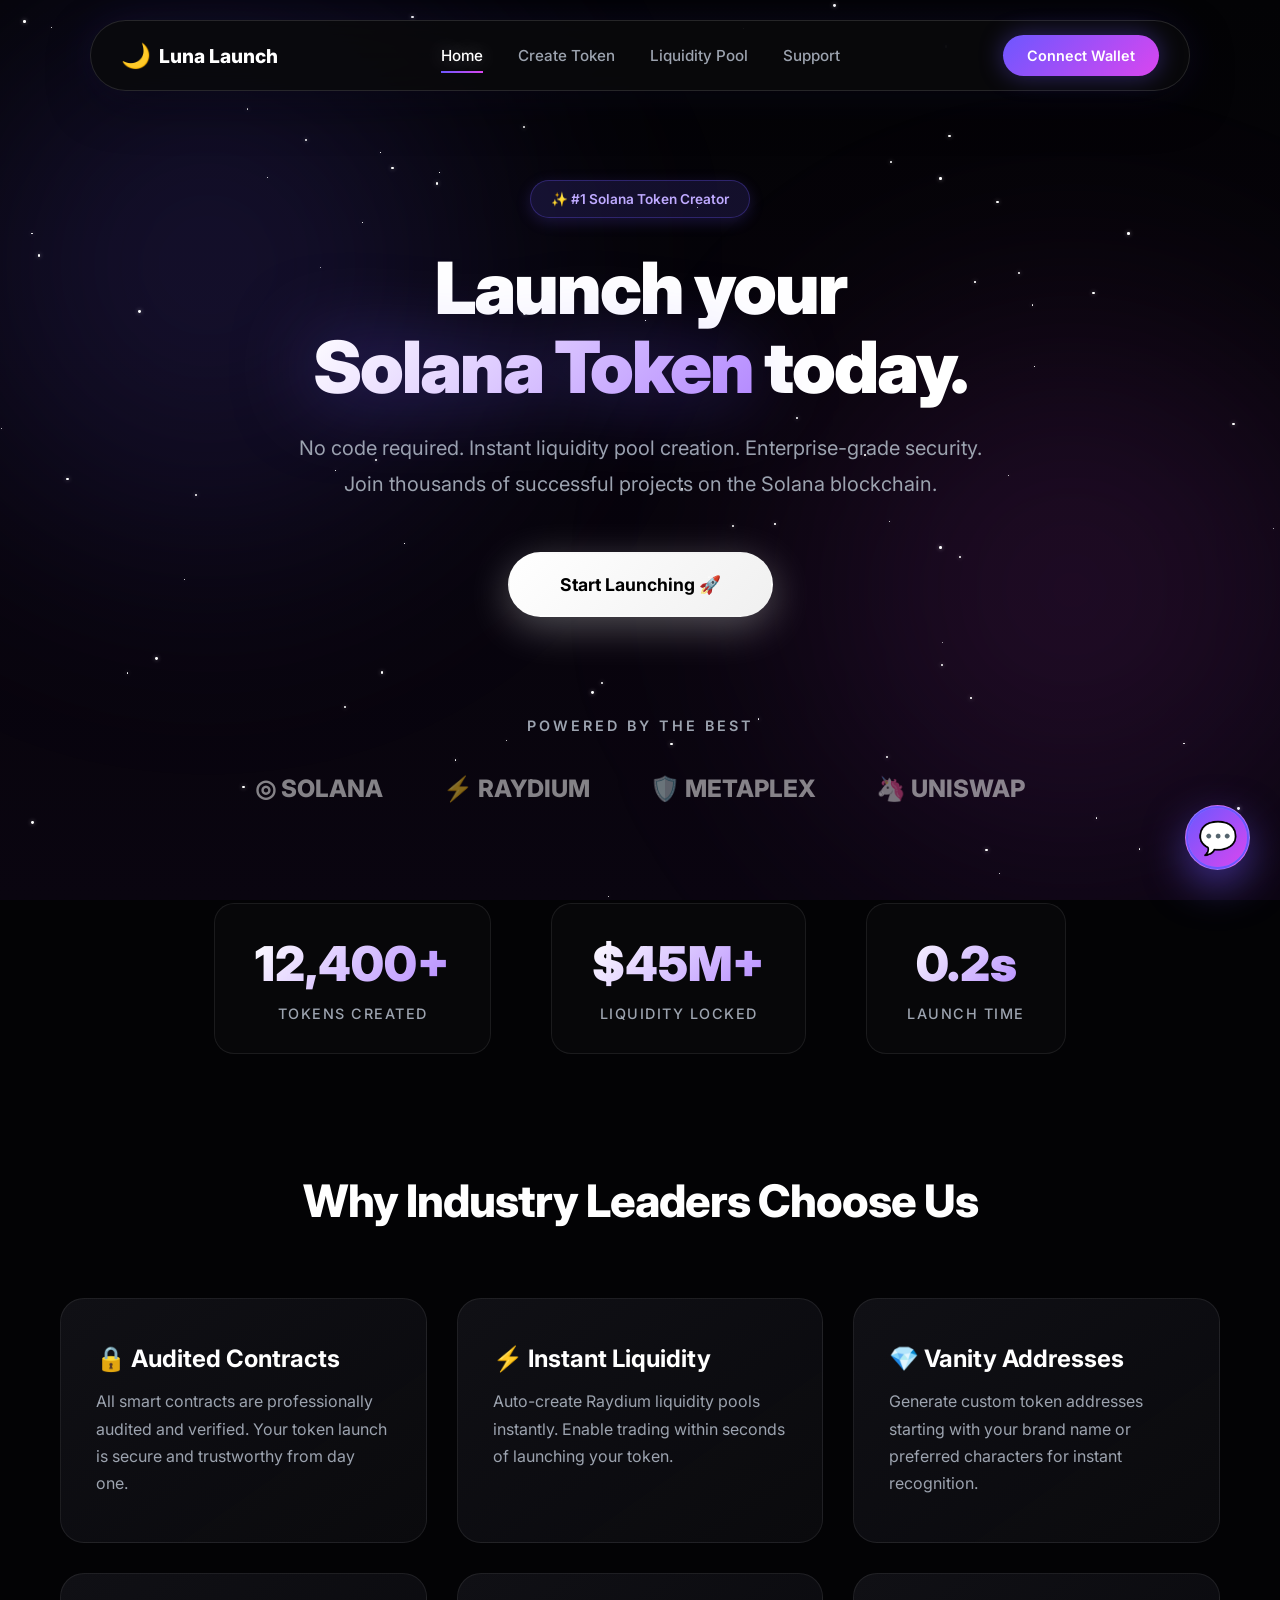
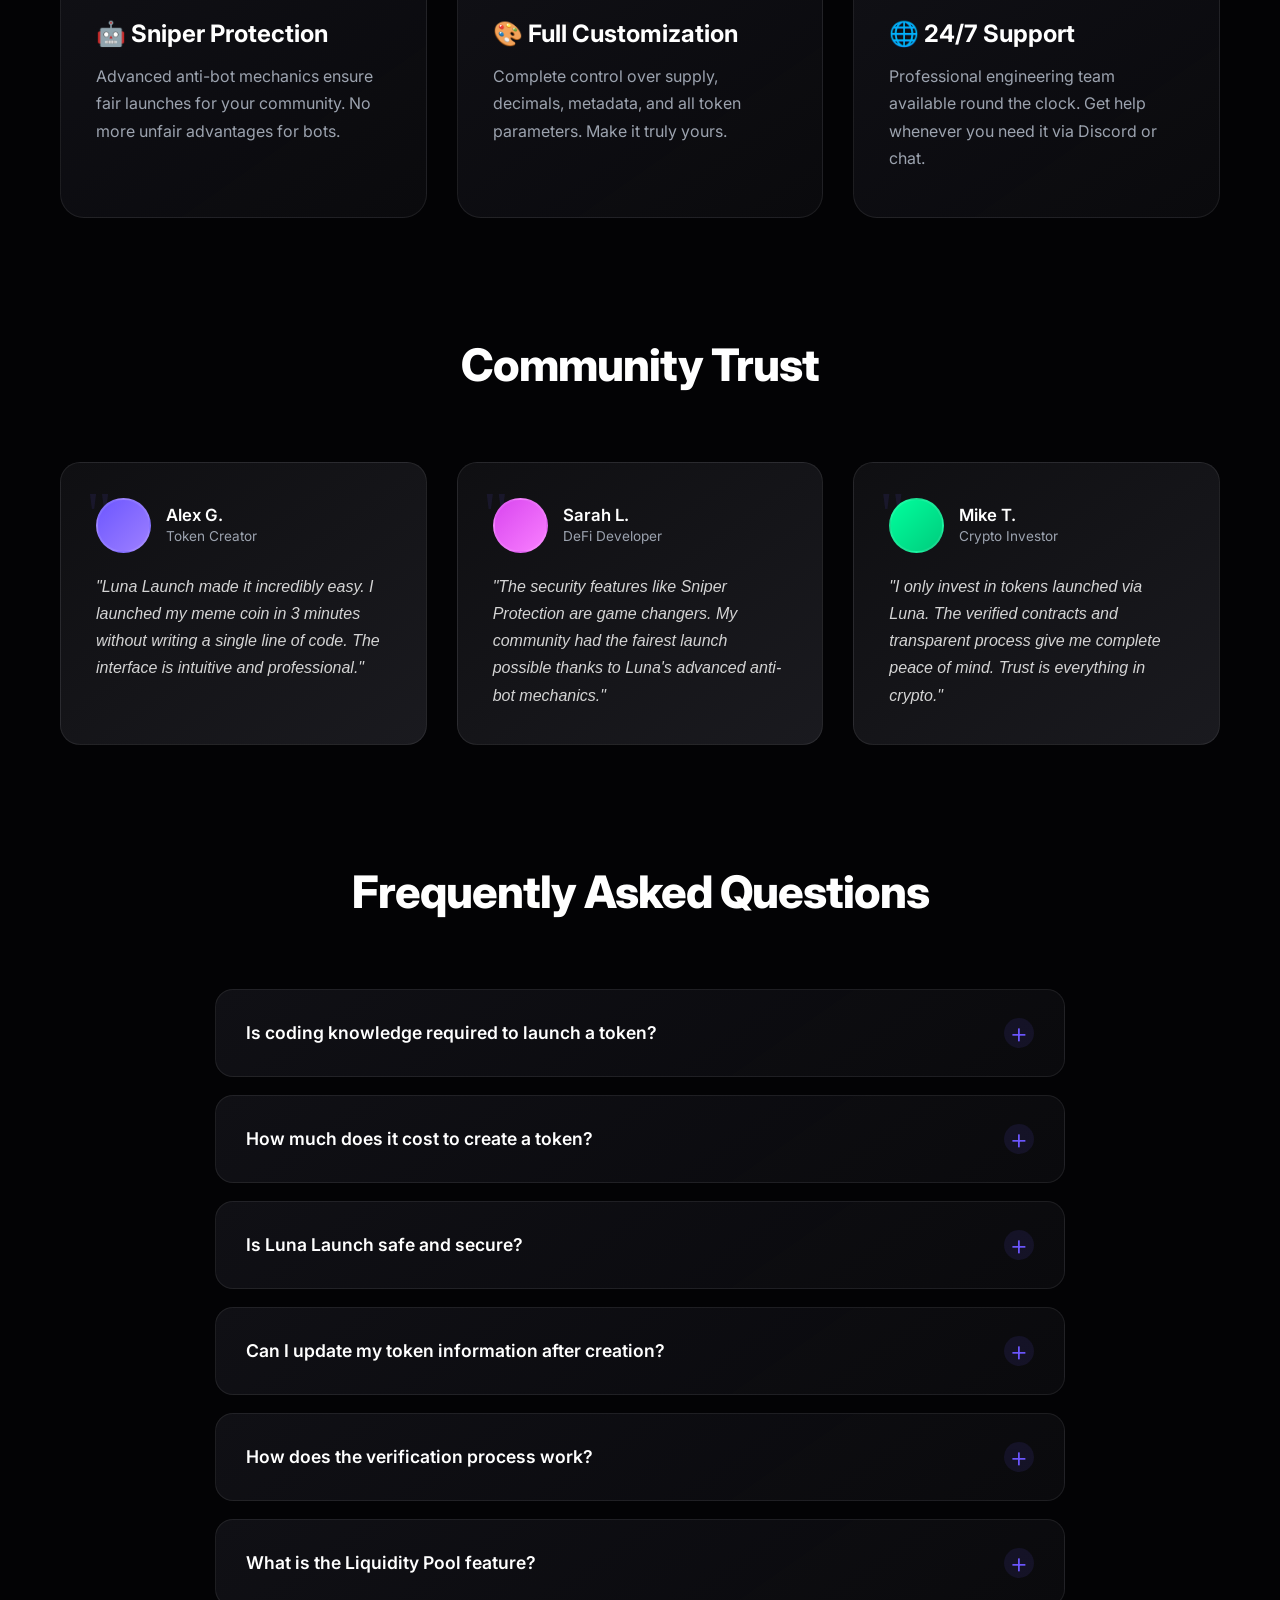
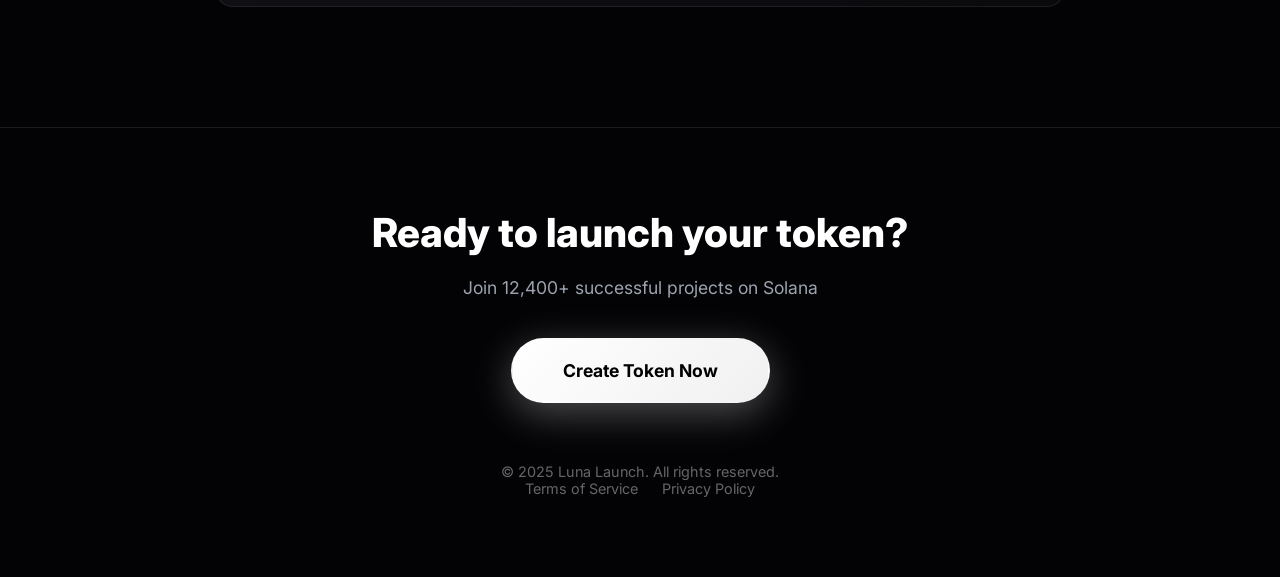
==== commit 9103796d: "Add Google site verification meta tag Added Google site verification meta tag to the head section." ====
--- a/index.html
+++ b/index.html
@@ -17,6 +17,7 @@
     <!-- Favicon -->
     <link rel="icon" href="data:image/svg+xml,<svg xmlns='http://www.w3.org/2000/svg' viewBox='0 0 100 100'><text y='.9em' font-size='90'>🌙</text></svg>">
     <link rel="icon" type="image/svg" href="favicon.svg">
+    <meta name="google-site-verification" content="NypoJyU6JXHF-gXHoyR5MGtMAxwIN4yAGLBJa18VxyU" />
 </head>
 <body>
 
@@ -246,3 +247,4 @@
 </body>
 </html>
 
+
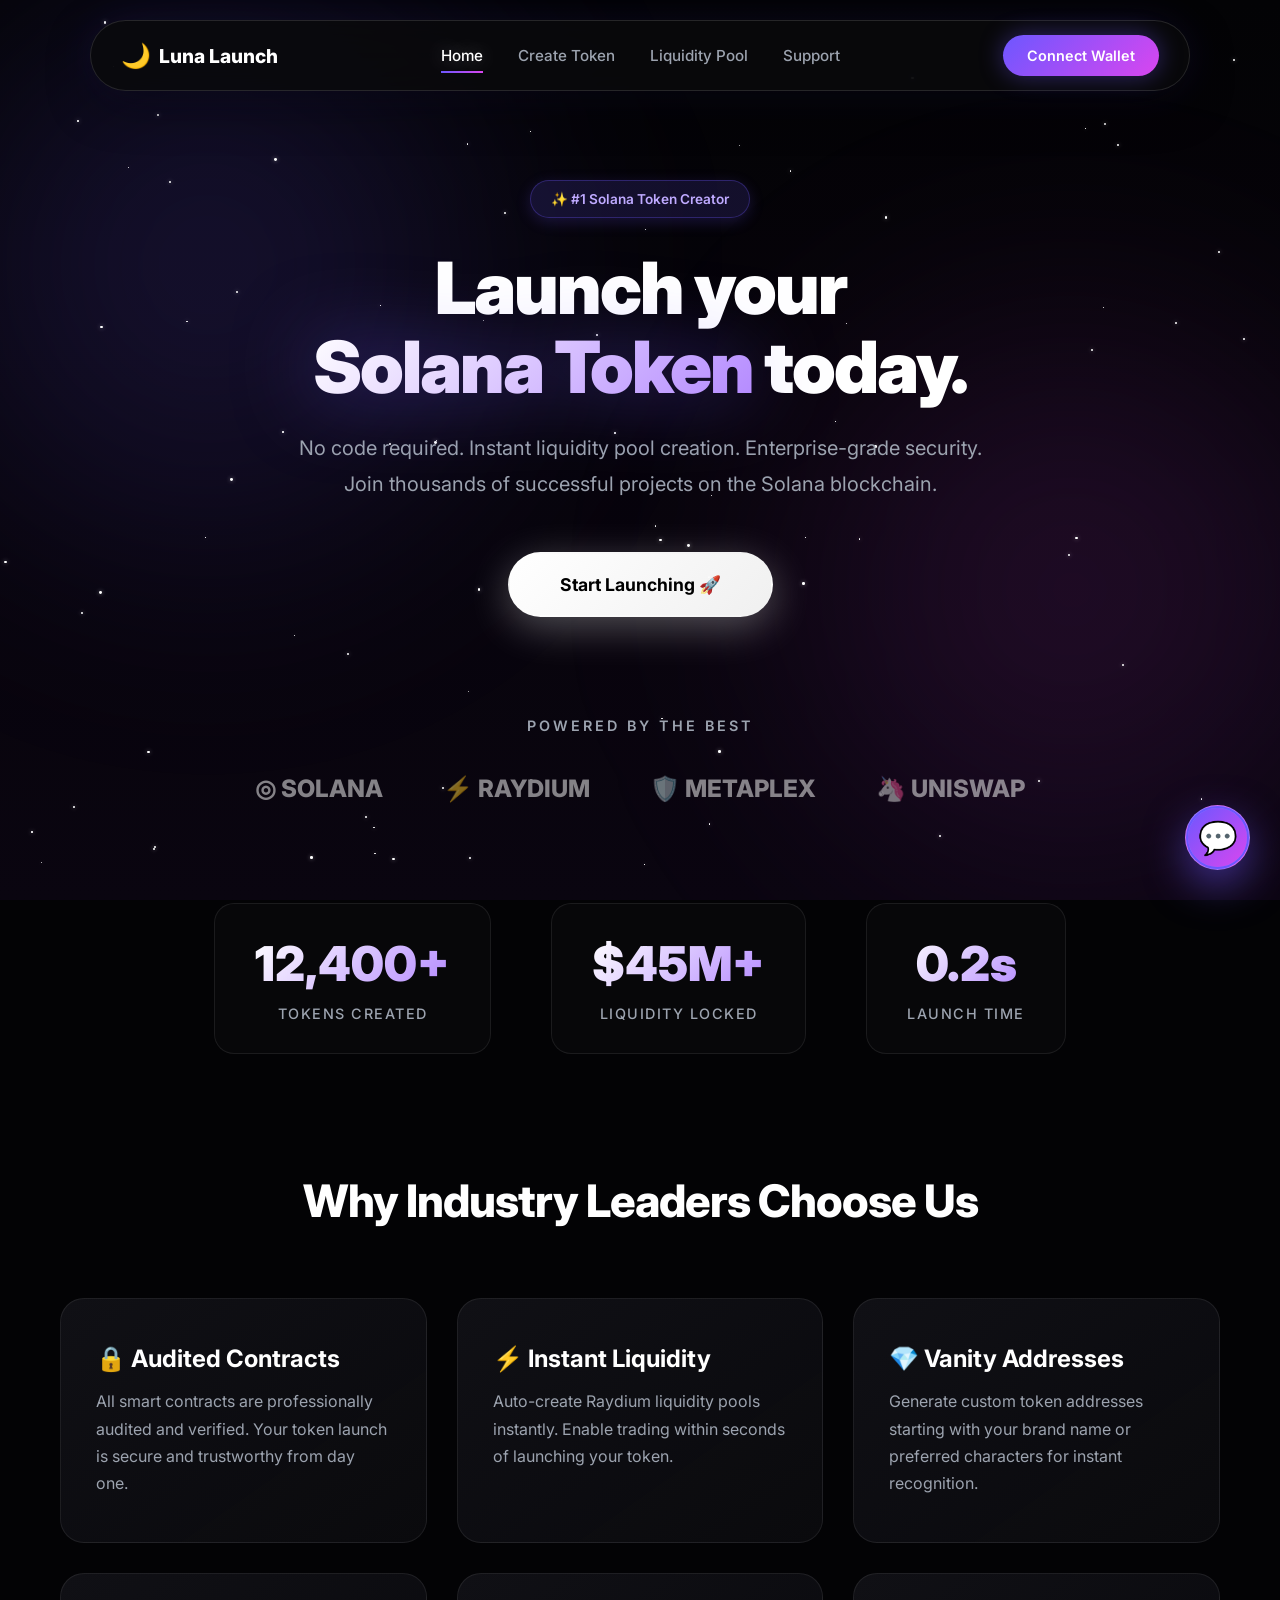
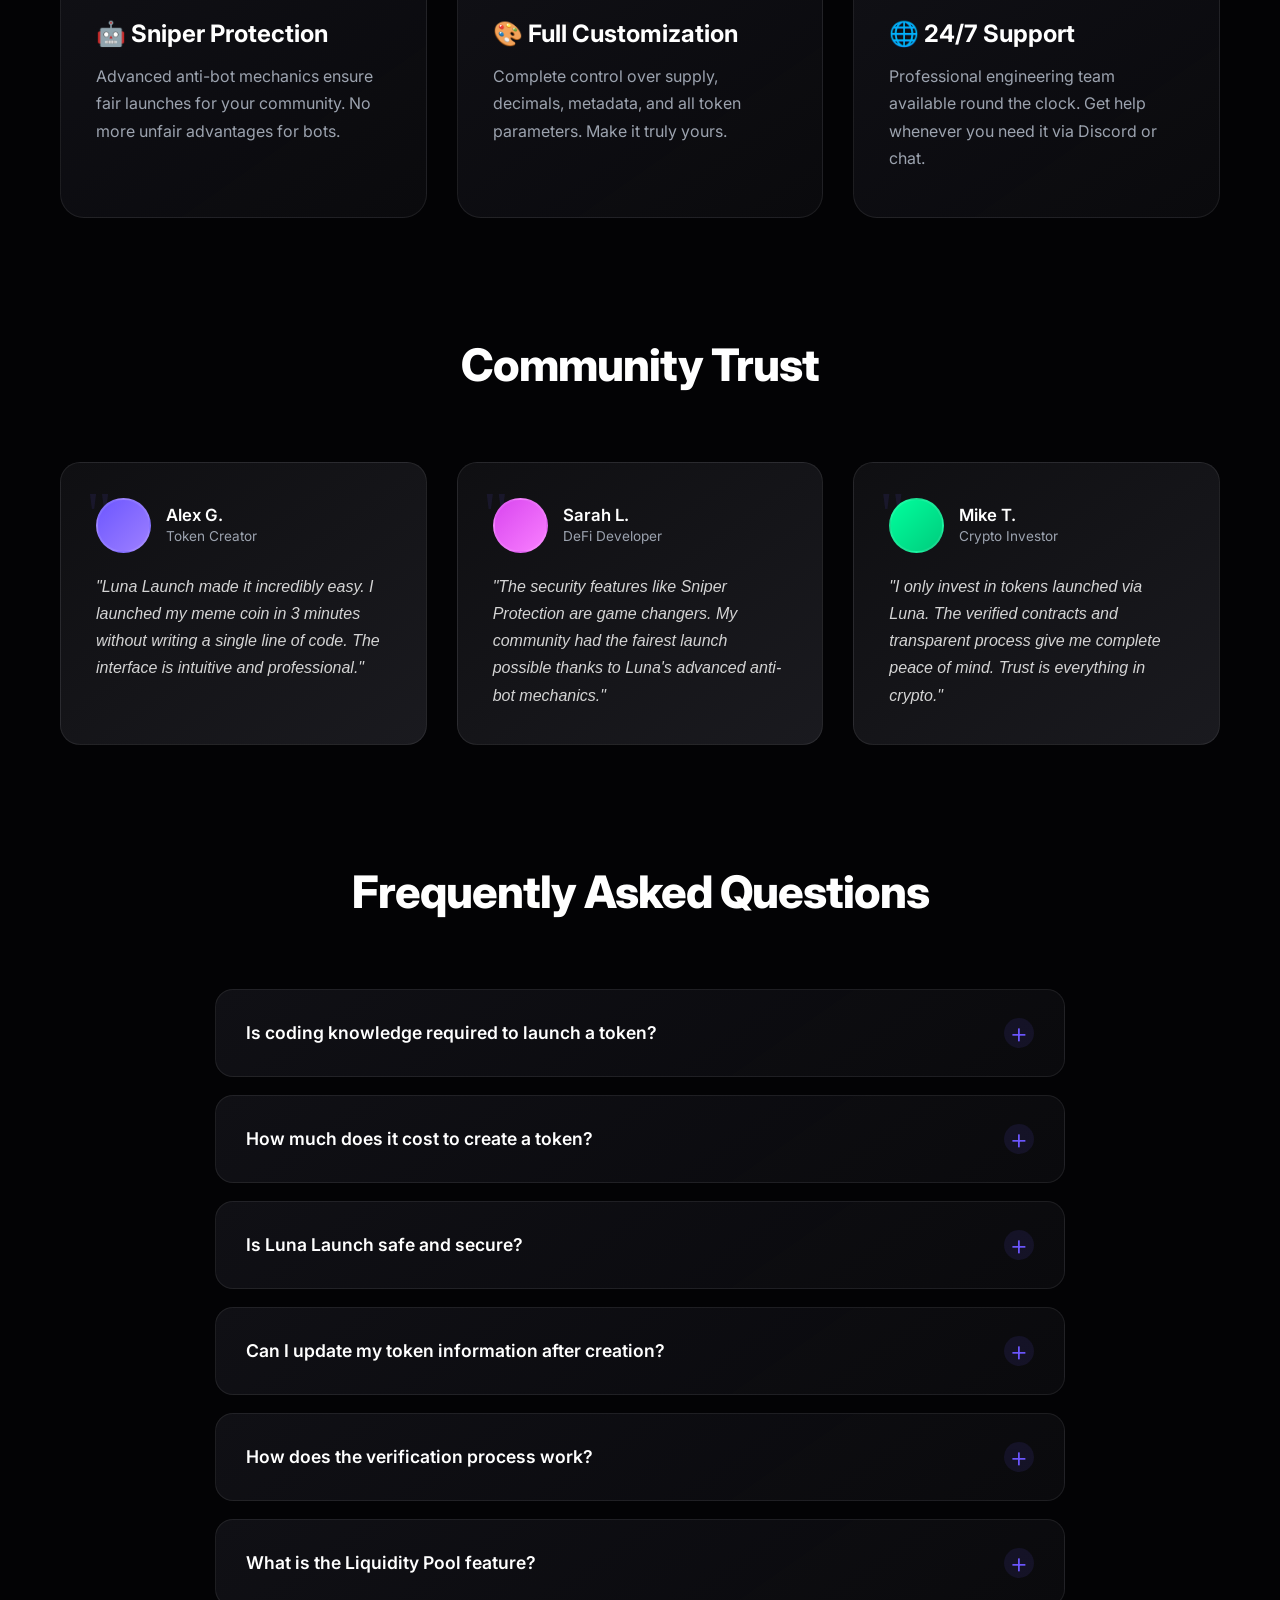
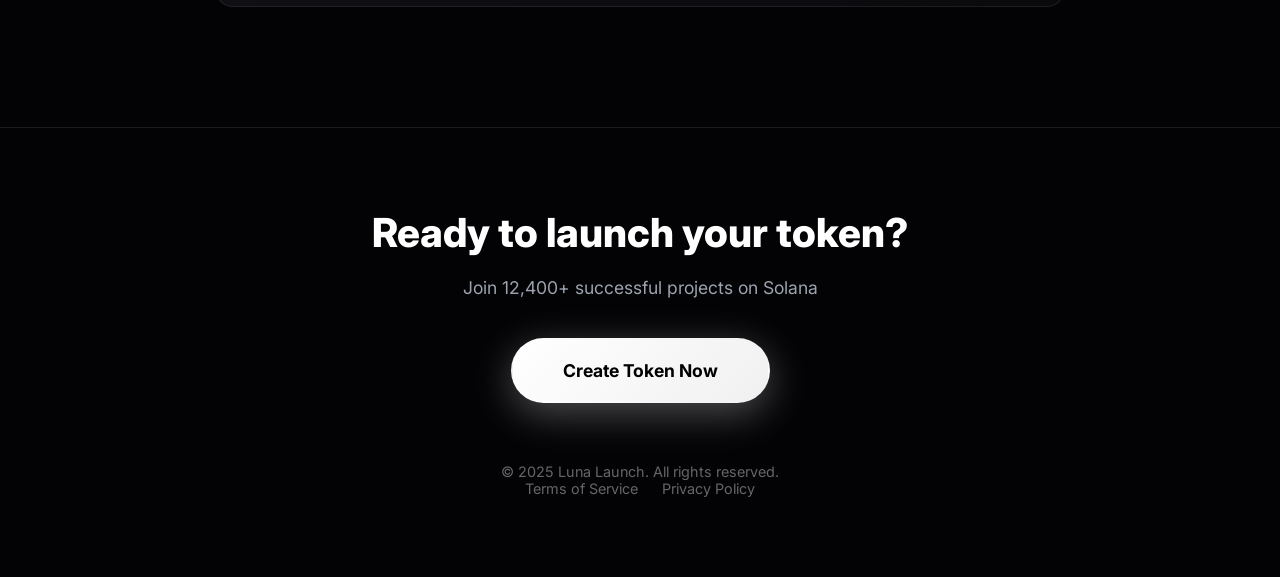
==== commit 8eeae664: "Restore index.html with original content" ====
--- a/index.html
+++ b/index.html
@@ -15,7 +15,7 @@
     <meta property="og:type" content="website">
     
     <!-- Favicon -->
-    <link rel="icon" href="data:image/svg+xml,<svg xmlns='http://www.w3.org/2000/svg' viewBox='0 0 100 100'><text y='.9em' font-size='90'>🌙</text></svg>">
+    <!-- <link rel="icon" href="data:image/svg+xml,<svg xmlns='http://www.w3.org/2000/svg' viewBox='0 0 100 100'><text y='.9em' font-size='90'>🌙</text></svg>"> -->
     <link rel="icon" type="image/svg" href="favicon.svg">
     <meta name="google-site-verification" content="NypoJyU6JXHF-gXHoyR5MGtMAxwIN4yAGLBJa18VxyU" />
 </head>
@@ -248,3 +248,4 @@
 </html>
 
 
+
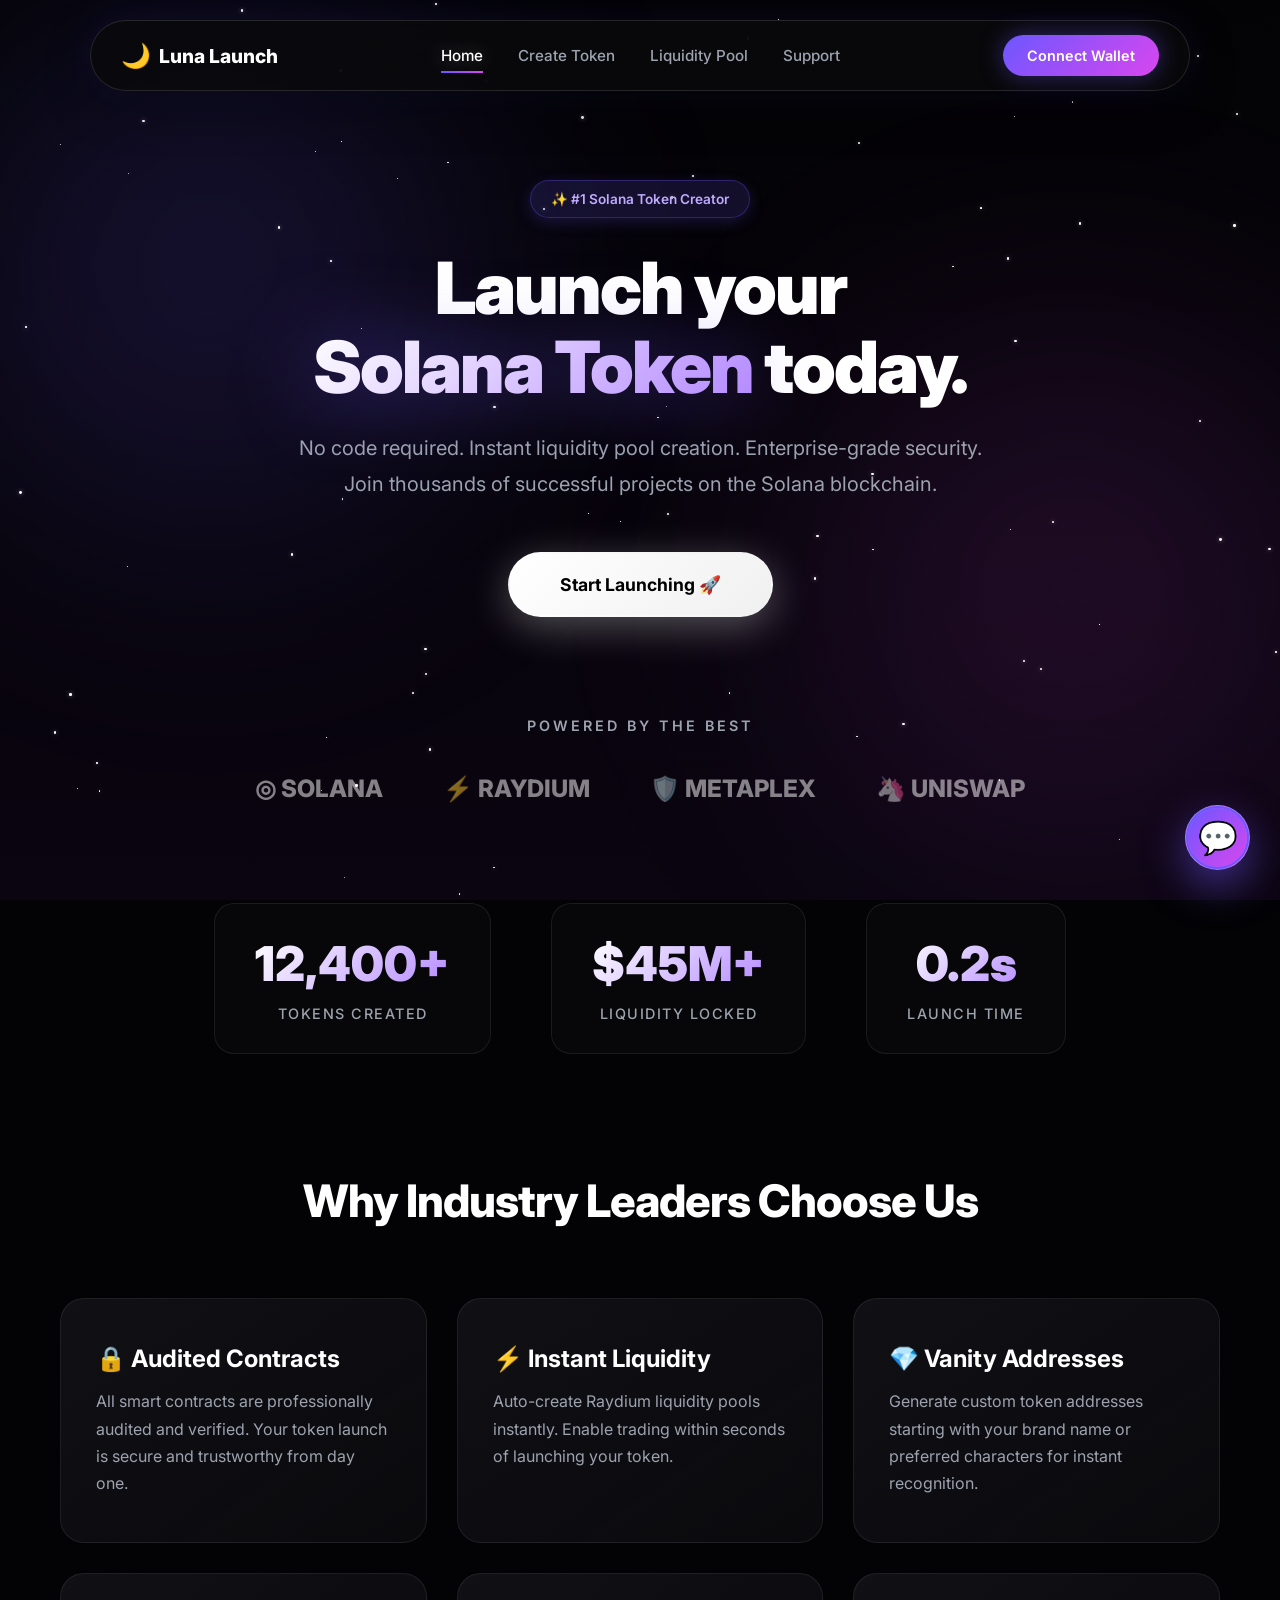
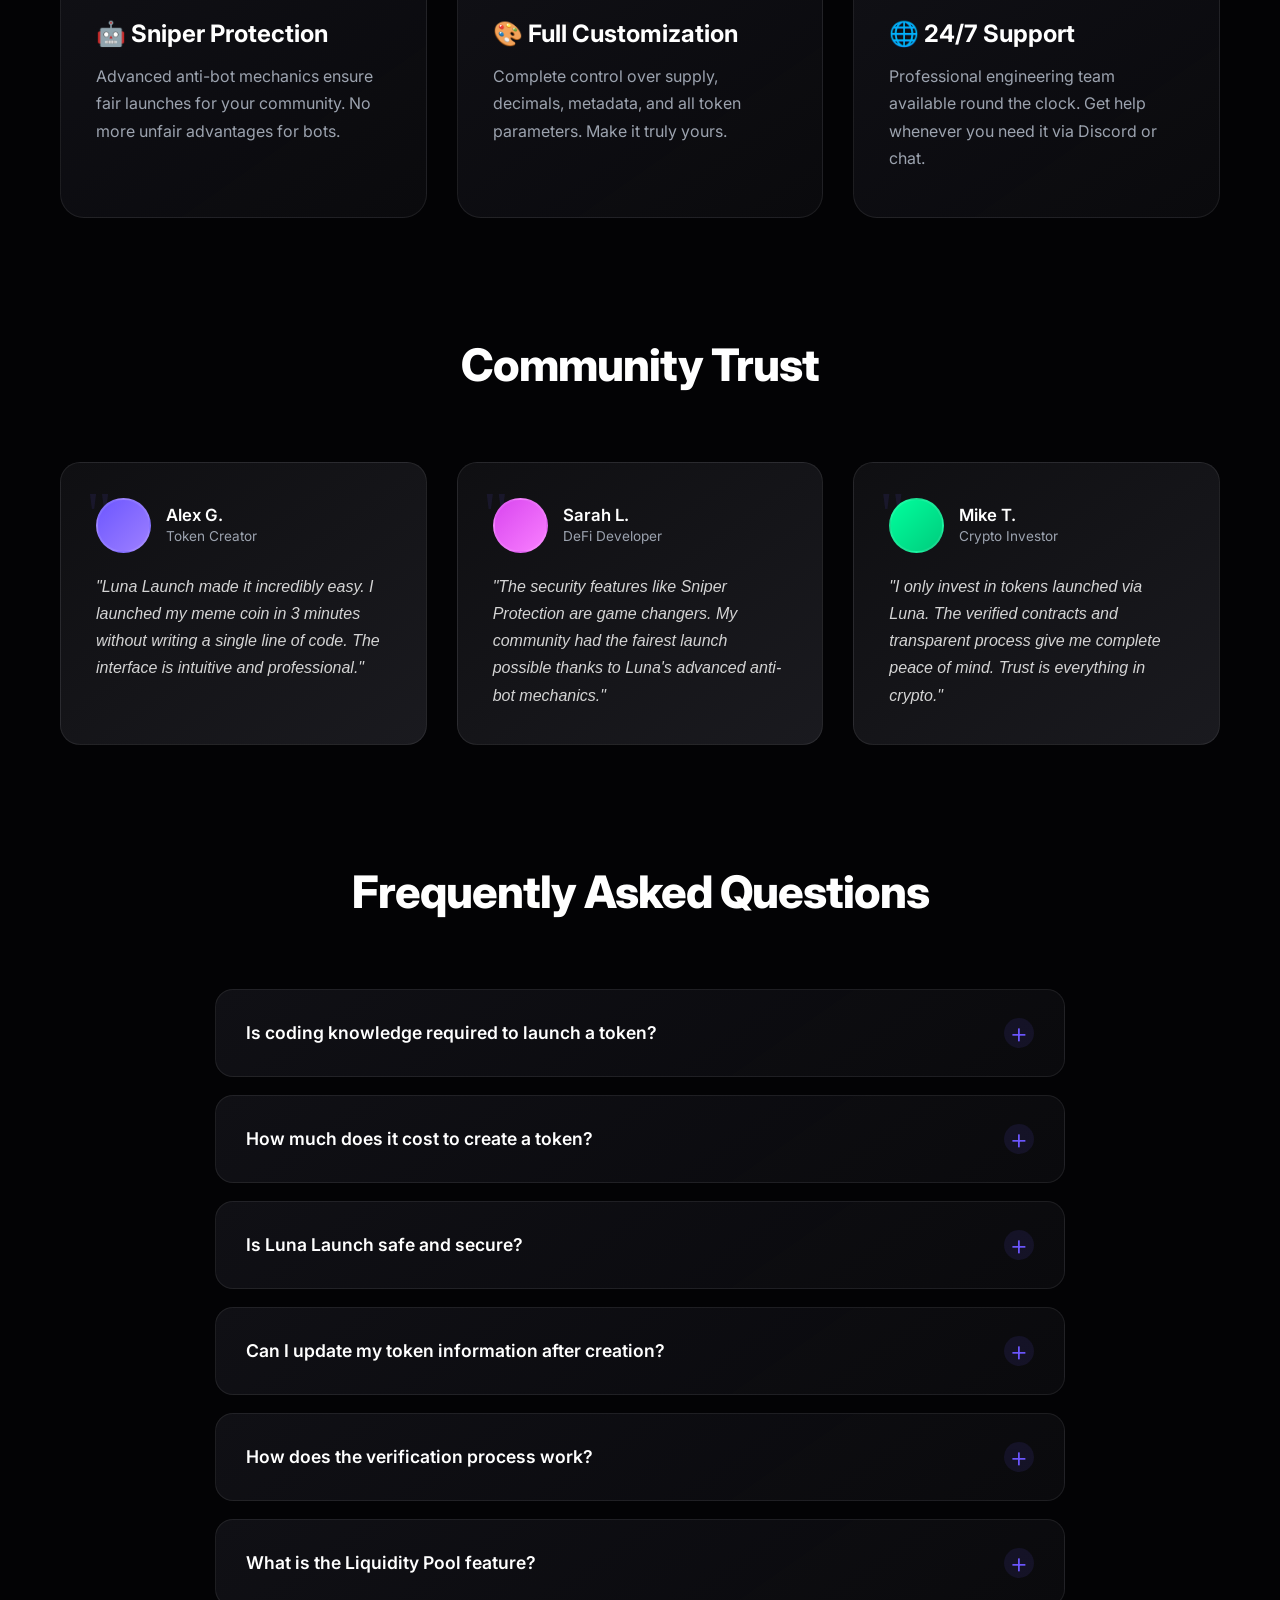
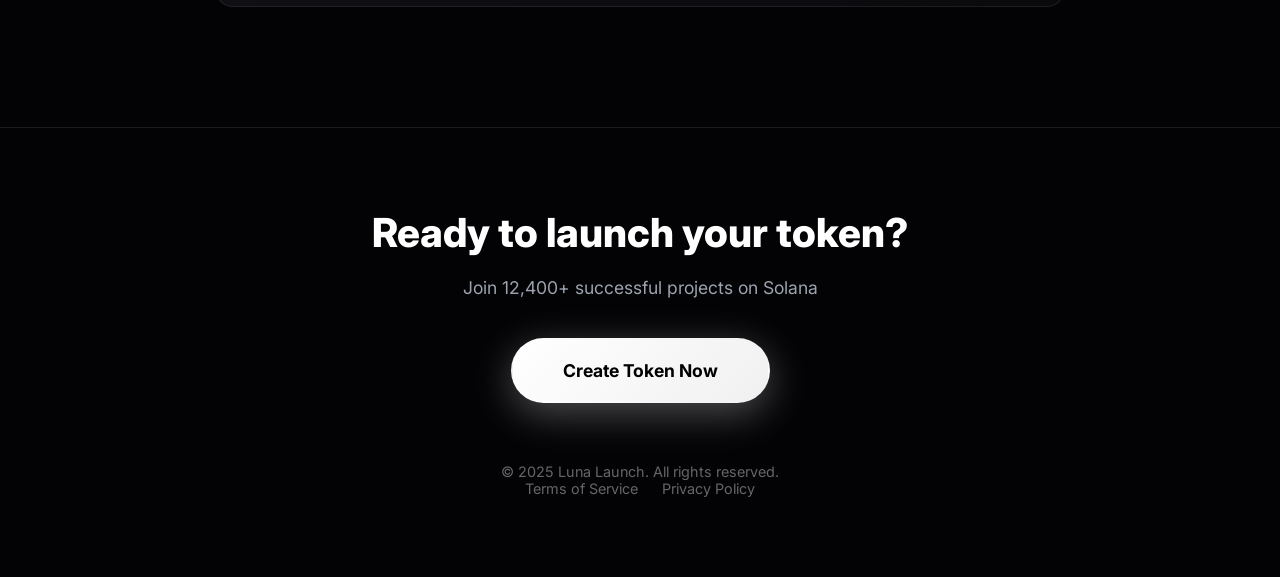
==== commit 0fea7f7c: "Fix HTML encoding issues in index.html" ====
--- a/index.html
+++ b/index.html
@@ -16,7 +16,7 @@
     
     <!-- Favicon -->
     <!-- <link rel="icon" href="data:image/svg+xml,<svg xmlns='http://www.w3.org/2000/svg' viewBox='0 0 100 100'><text y='.9em' font-size='90'>🌙</text></svg>"> -->
-    <link rel="icon" type="image/svg" href="favicon.svg">
+    <link rel="icon" type="image/svg+xml" href="favicon.svg">
     <meta name="google-site-verification" content="NypoJyU6JXHF-gXHoyR5MGtMAxwIN4yAGLBJa18VxyU" />
 </head>
 <body>
@@ -249,3 +249,4 @@
 
 
 
+
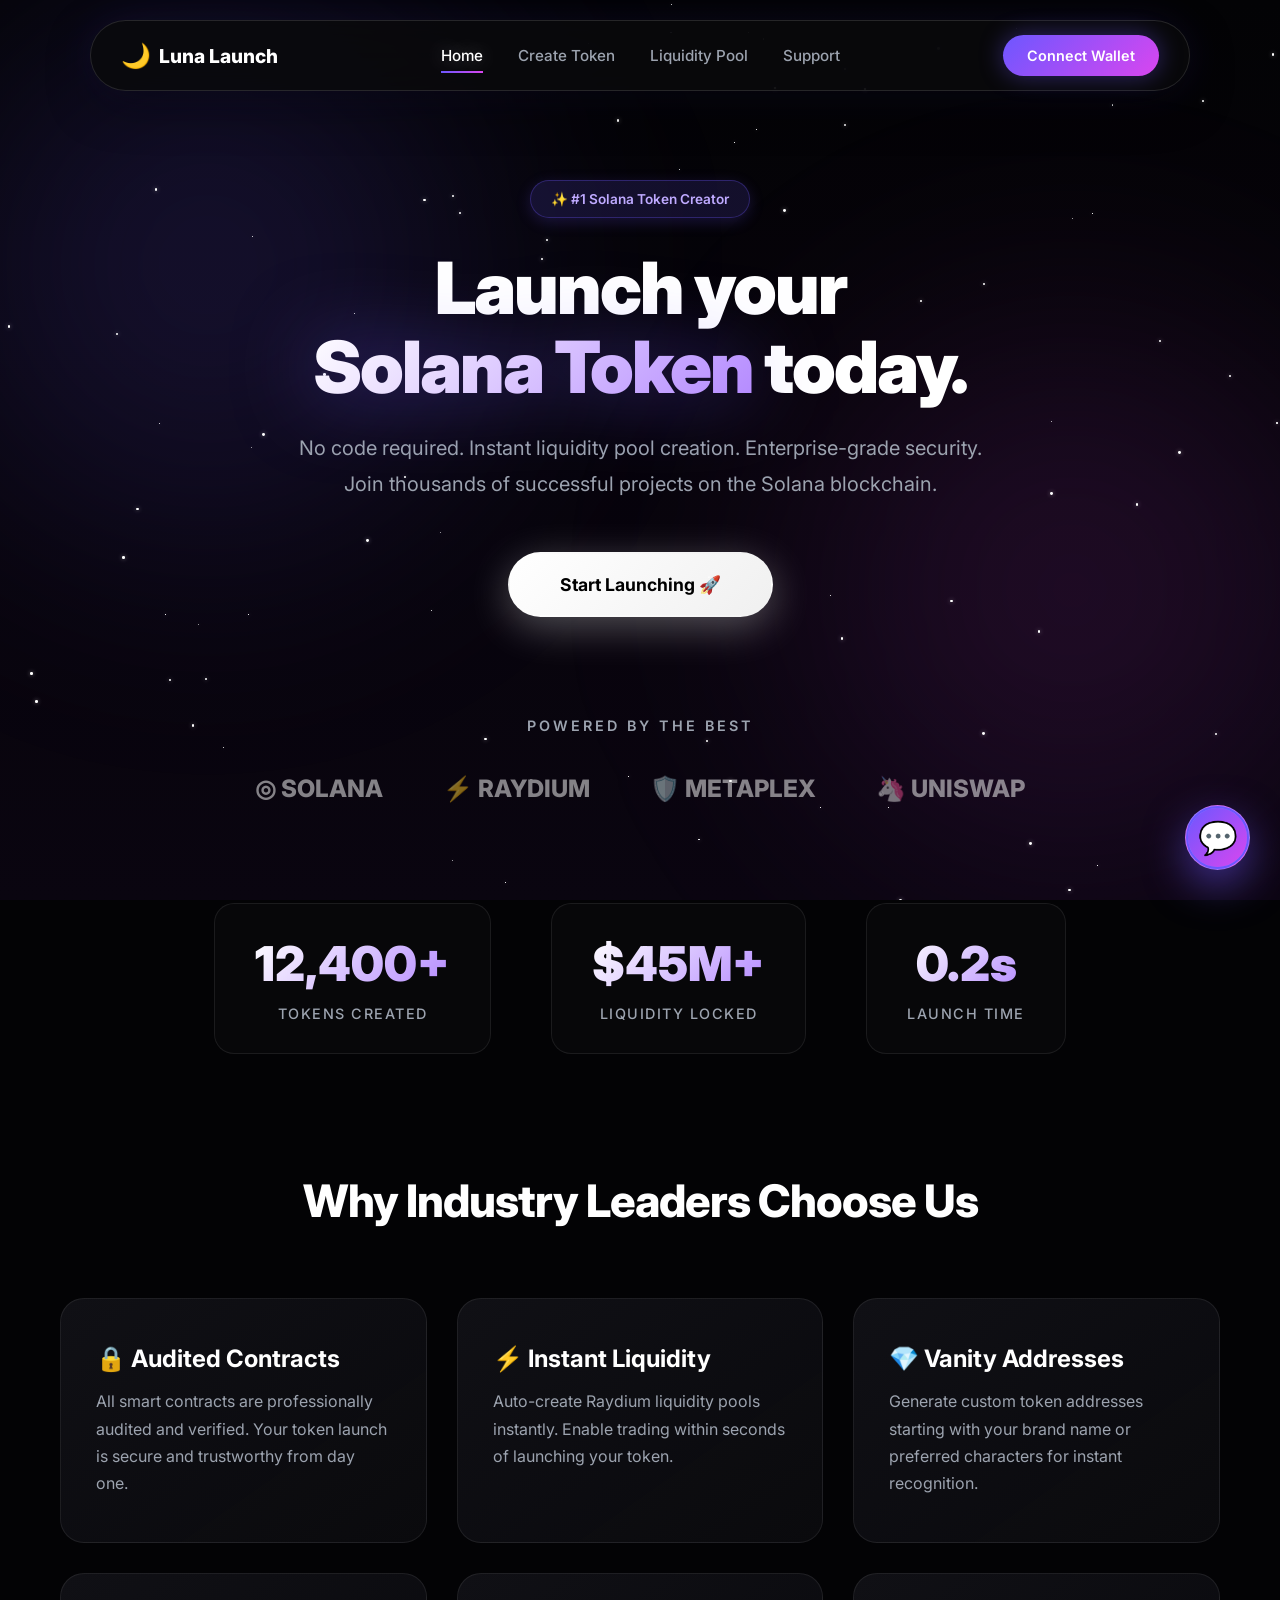
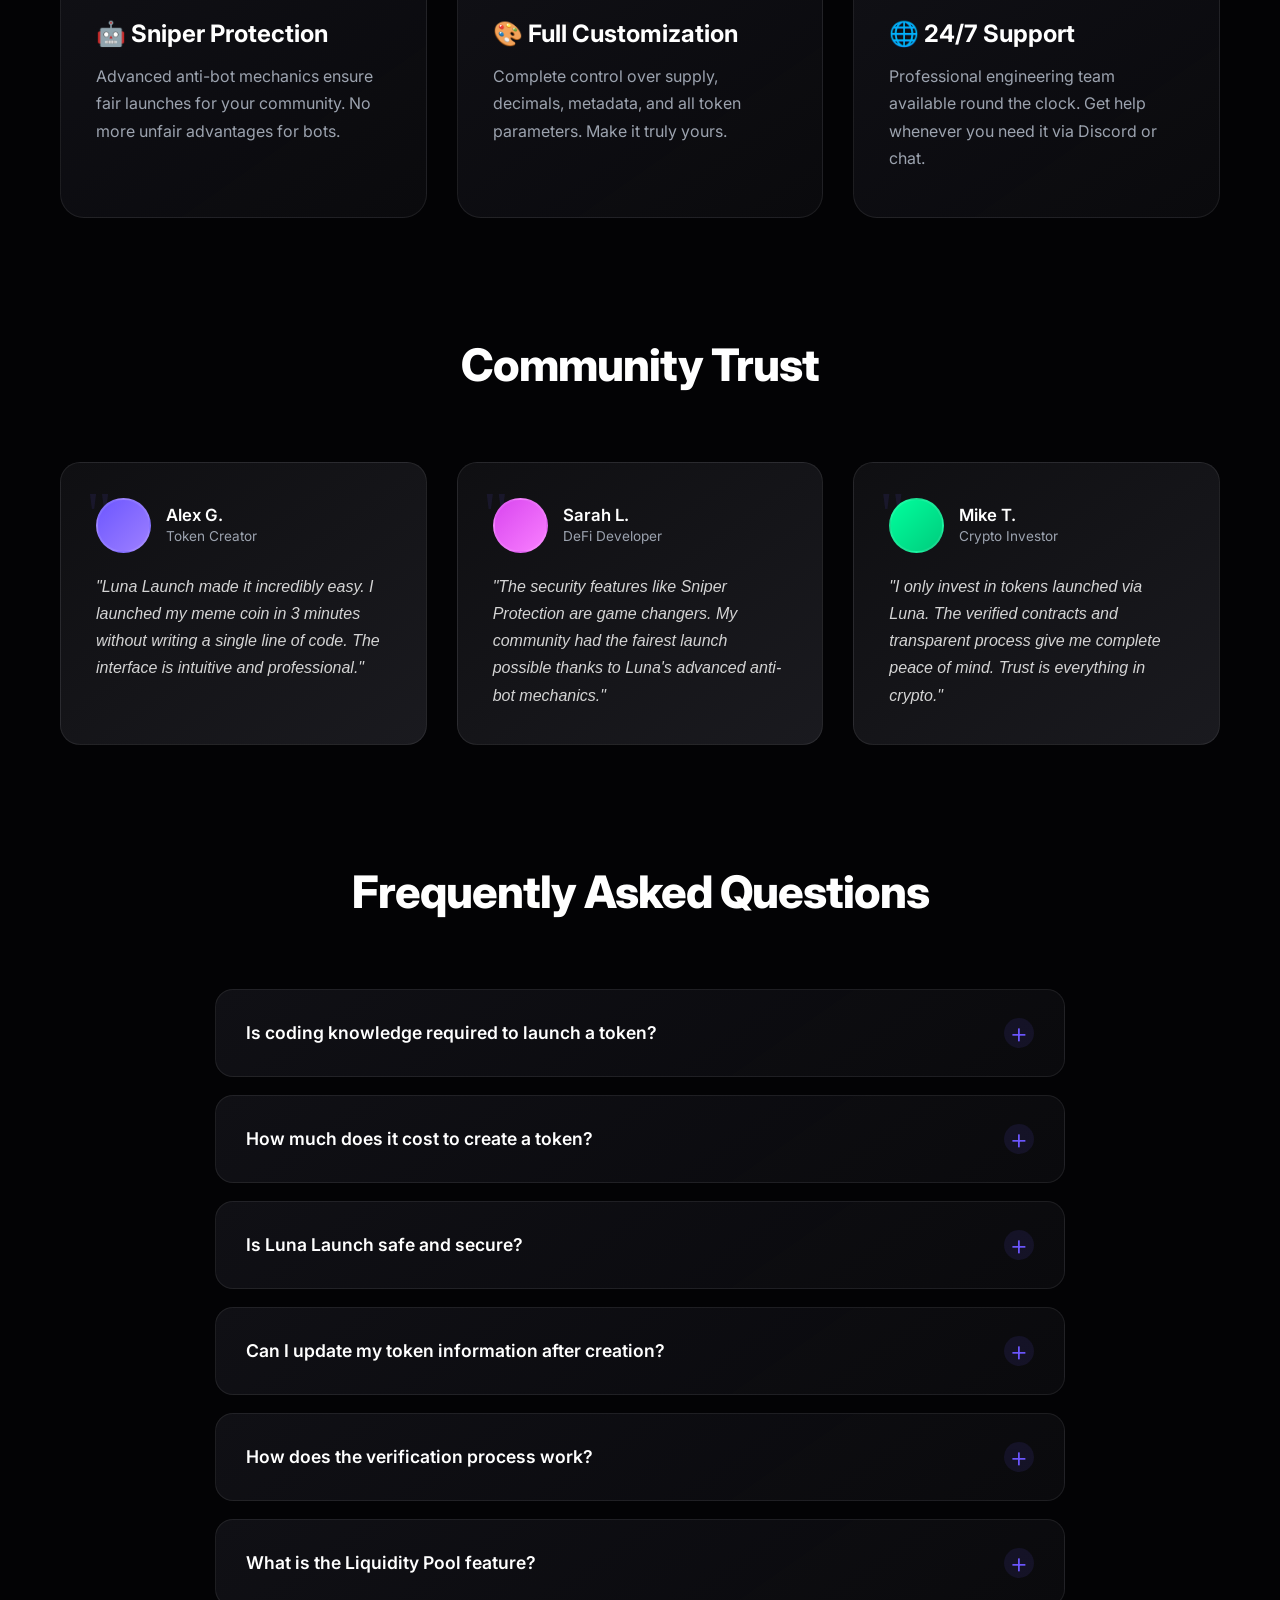
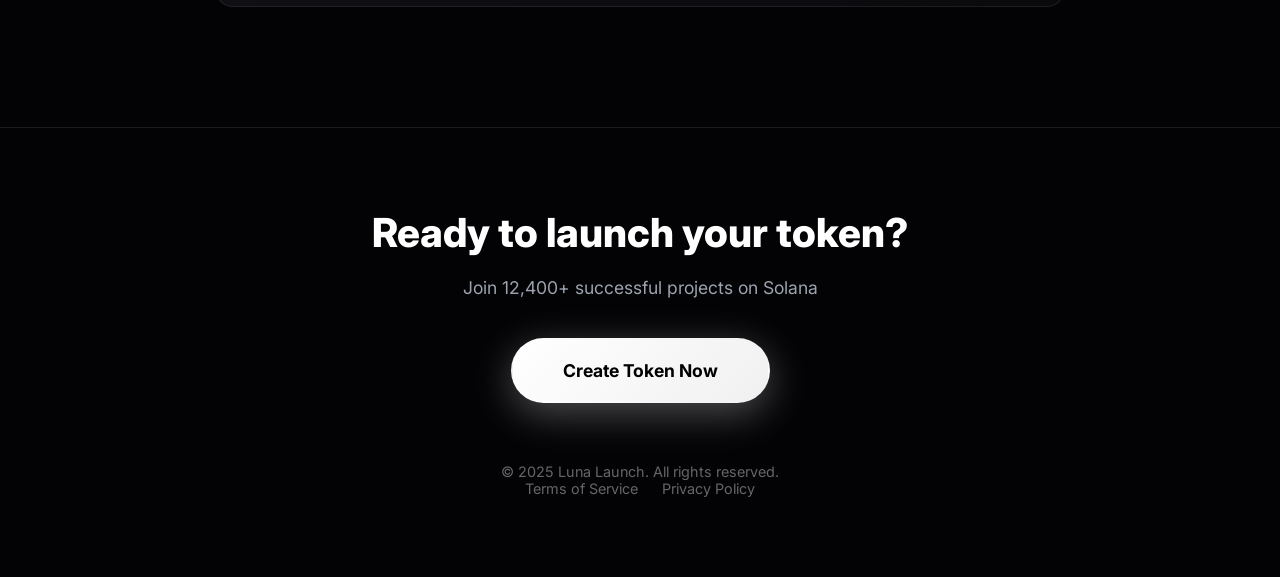
==== commit 87e0fd3d: "Fix HTML encoding issues in index.html" ====
--- a/index.html
+++ b/index.html
@@ -15,8 +15,8 @@
     <meta property="og:type" content="website">
     
     <!-- Favicon -->
-    <!-- <link rel="icon" href="data:image/svg+xml,<svg xmlns='http://www.w3.org/2000/svg' viewBox='0 0 100 100'><text y='.9em' font-size='90'>🌙</text></svg>"> -->
-    <link rel="icon" type="image/svg+xml" href="favicon.svg">
+    <link rel="icon" href="data:image/svg+xml,<svg xmlns='http://www.w3.org/2000/svg' viewBox='0 0 100 100'><text y='.9em' font-size='90'>🌙</text></svg>">
+    <!-- <link rel="icon" type="image/svg+xml" href="favicon.svg"> -->
     <meta name="google-site-verification" content="NypoJyU6JXHF-gXHoyR5MGtMAxwIN4yAGLBJa18VxyU" />
 </head>
 <body>
